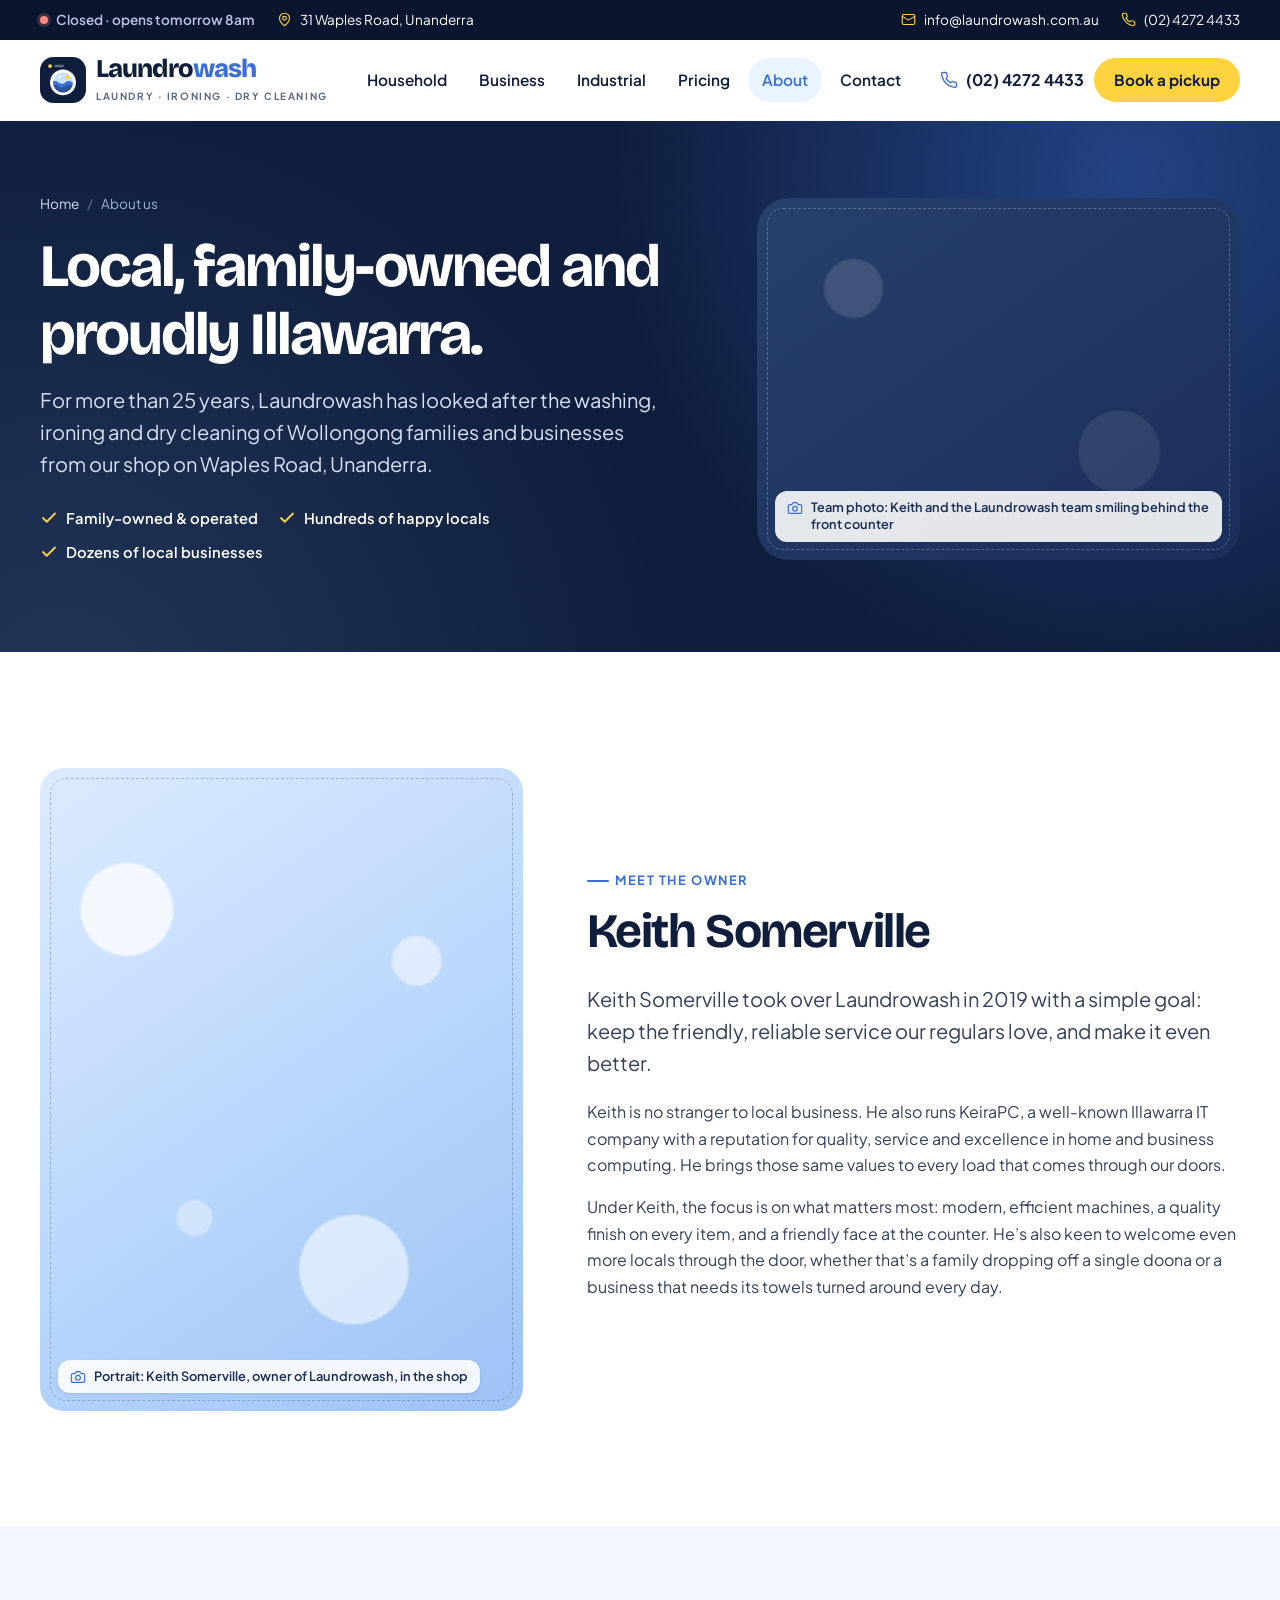
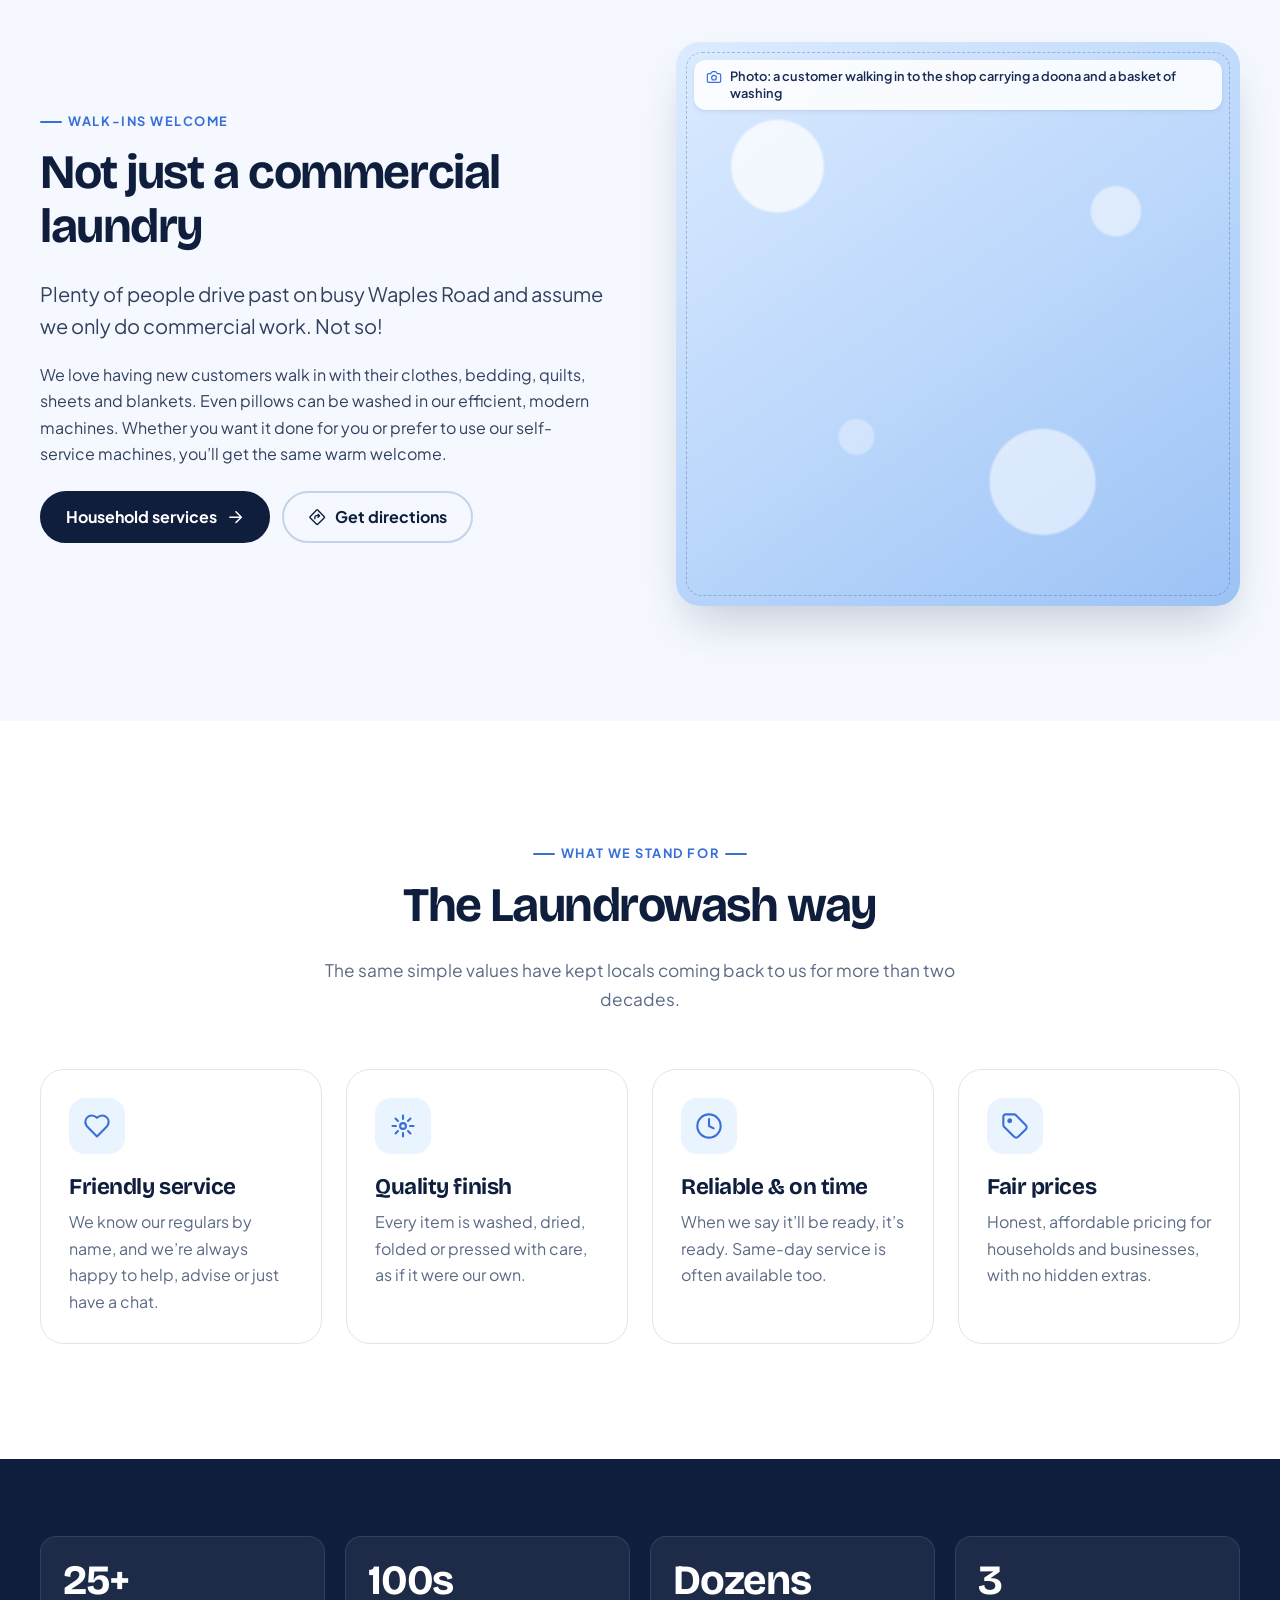
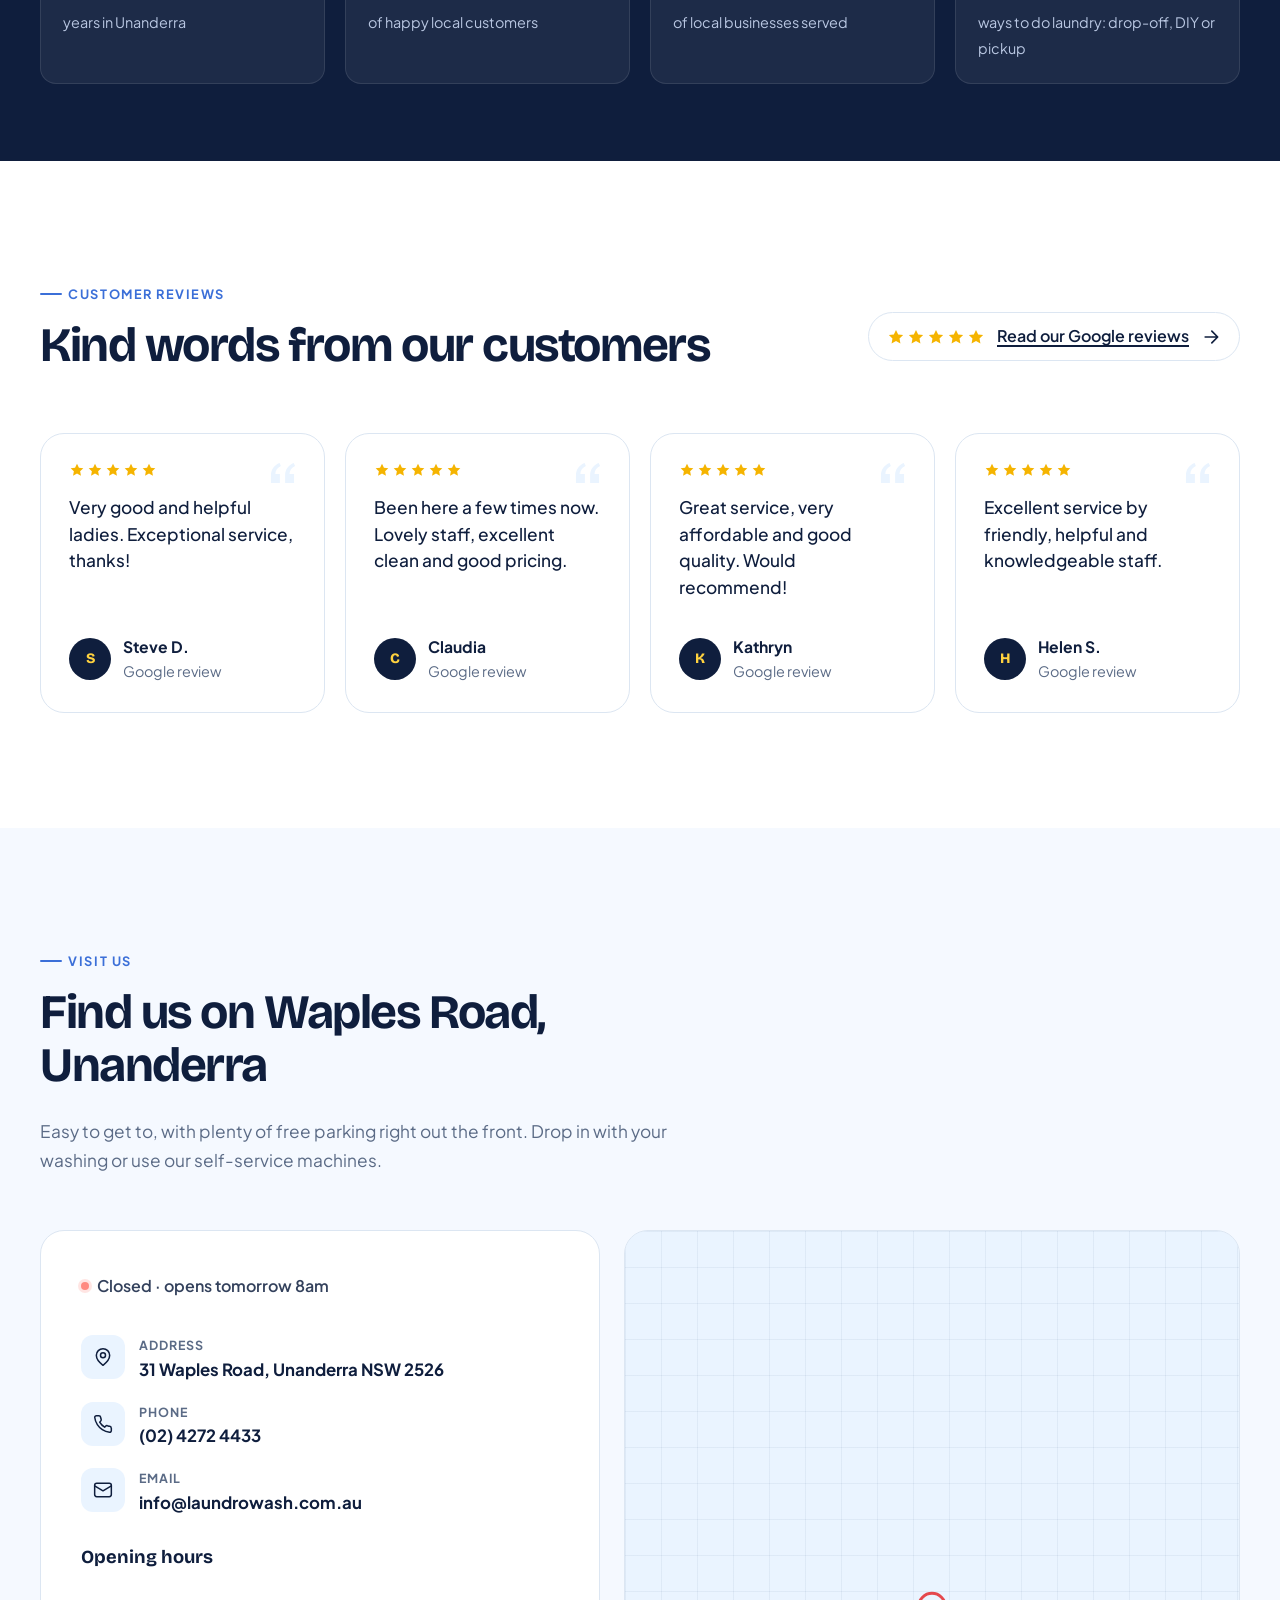
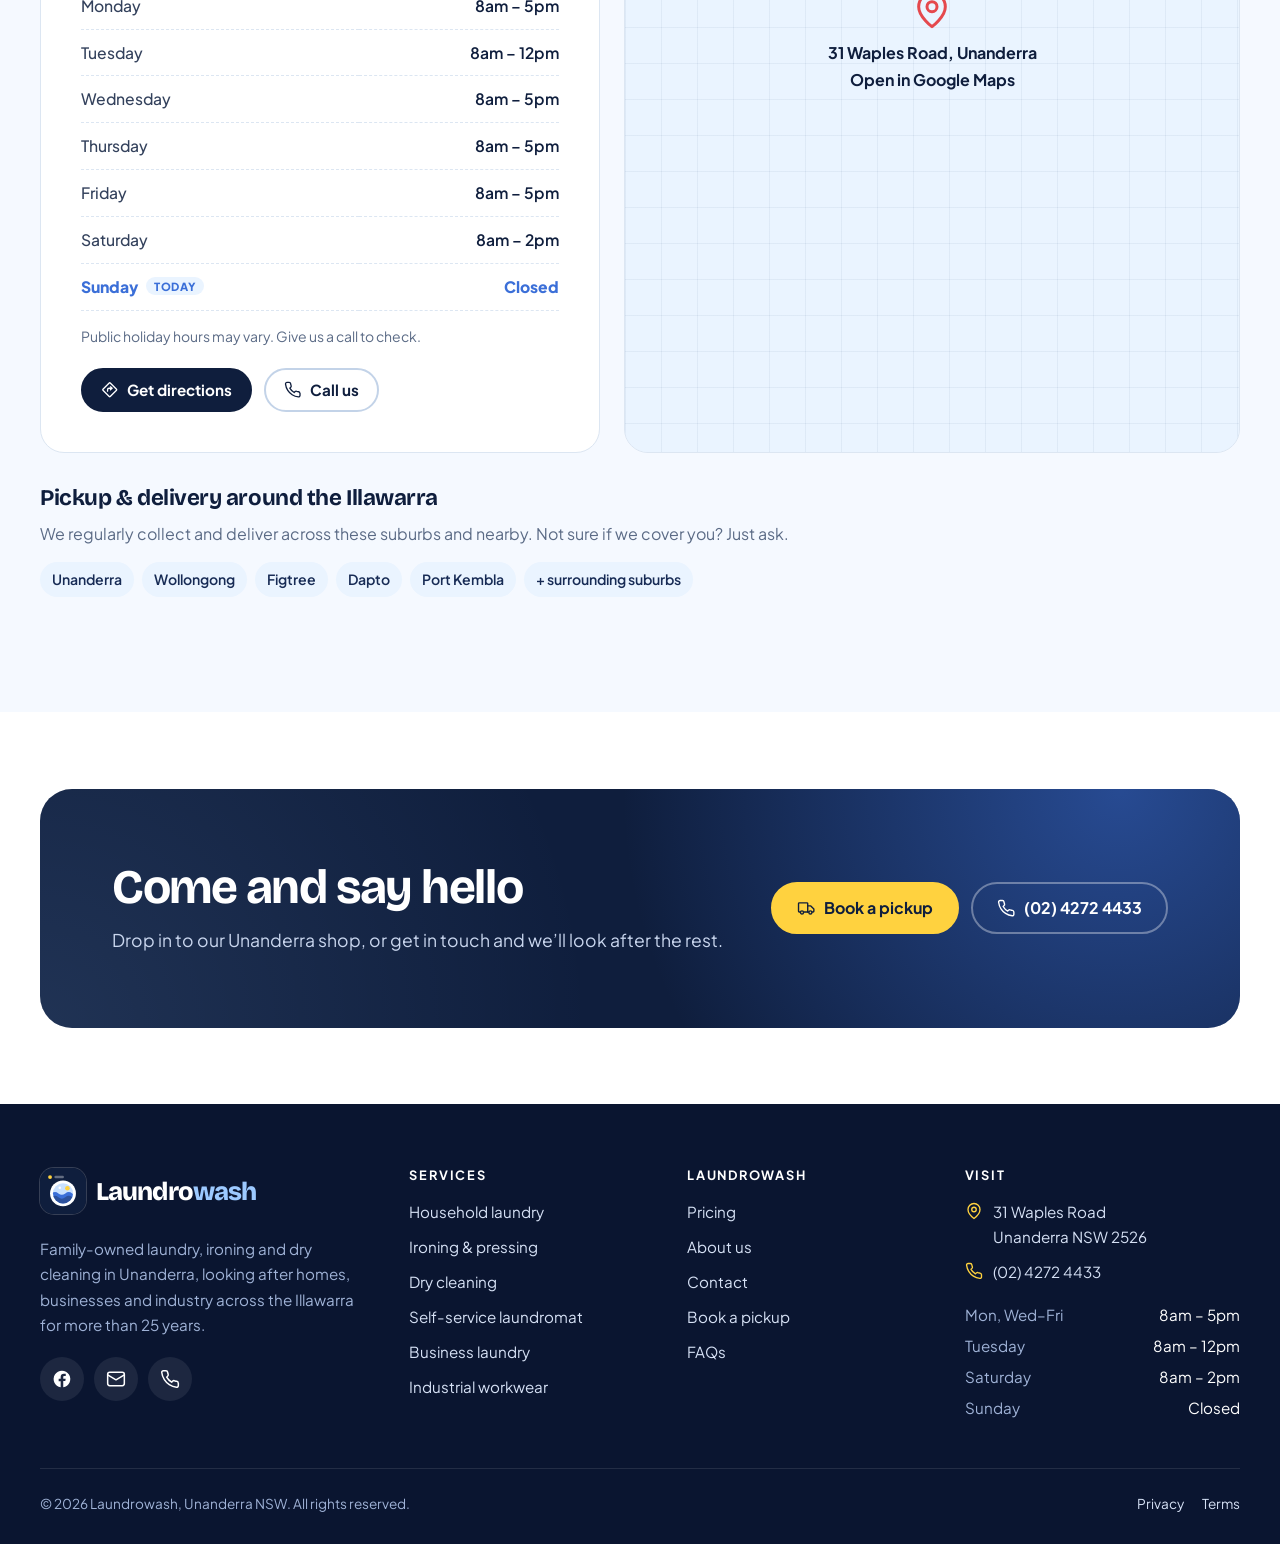
==== about-us/index.html @ 25bc3a05 "Build refreshed Laundrowash website New mobile-first static site for Laundrowash Unanderra, based on" ====
<!doctype html>
<html lang="en-AU">
<head>
  <meta charset="utf-8">
  <meta name="viewport" content="width=device-width, initial-scale=1, viewport-fit=cover">
  <title>About Laundrowash | Family-Owned Laundry in Unanderra</title>
  <meta name="description" content="Local, family-owned and proudly Illawarra. Meet owner Keith Somerville and find out why locals have trusted Laundrowash with their laundry for more than 25 years.">
  <link rel="canonical" href="https://www.laundrowash.com.au/about-us/">
  <meta name="theme-color" content="#0f1e3d">
  <meta name="format-detection" content="telephone=no">

  <meta property="og:type" content="website">
  <meta property="og:site_name" content="Laundrowash">
  <meta property="og:locale" content="en_AU">
  <meta property="og:title" content="About Laundrowash | Family-Owned Laundry in Unanderra">
  <meta property="og:description" content="Local, family-owned and proudly Illawarra. Meet owner Keith Somerville and find out why locals have trusted Laundrowash with their laundry for more than 25 years.">
  <meta property="og:url" content="https://www.laundrowash.com.au/about-us/">
  <meta property="og:image" content="https://www.laundrowash.com.au/assets/img/og-image.png">
  <meta property="og:image:width" content="1200">
  <meta property="og:image:height" content="630">
  <meta name="twitter:card" content="summary_large_image">

  <link rel="icon" href="/assets/img/favicon.svg" type="image/svg+xml">
  <link rel="icon" href="/favicon.ico" sizes="32x32">
  <link rel="apple-touch-icon" href="/assets/img/apple-touch-icon.png">
  <link rel="manifest" href="/site.webmanifest">

  <link rel="preload" href="/assets/fonts/plus-jakarta-sans-latin.woff2" as="font" type="font/woff2" crossorigin>
  <link rel="preload" href="/assets/fonts/bricolage-grotesque-latin.woff2" as="font" type="font/woff2" crossorigin>
  <link rel="stylesheet" href="/assets/css/styles.css">
  <script src="/assets/js/main.js" defer></script>

  <script type="application/ld+json">{"@context":"https://schema.org","@type":"DryCleaningOrLaundry","@id":"https://www.laundrowash.com.au/#business","name":"Laundrowash","alternateName":"Laundrowash Laundrette Unanderra","description":"Family-owned laundry in Unanderra offering washing, drying, folding, ironing, dry cleaning, self-service machines and pickup & delivery for households, businesses and industry across Wollongong and the Illawarra.","url":"https://www.laundrowash.com.au/","telephone":"+61 2 4272 4433","email":"info@laundrowash.com.au","image":"https://www.laundrowash.com.au/assets/img/og-image.png","logo":"https://www.laundrowash.com.au/assets/img/apple-touch-icon.png","priceRange":"$$","address":{"@type":"PostalAddress","streetAddress":"31 Waples Road","addressLocality":"Unanderra","addressRegion":"NSW","postalCode":"2526","addressCountry":"AU"},"areaServed":[{"@type":"Place","name":"Unanderra"},{"@type":"Place","name":"Wollongong"},{"@type":"Place","name":"Figtree"},{"@type":"Place","name":"Dapto"},{"@type":"Place","name":"Port Kembla"},{"@type":"Place","name":"Illawarra"}],"openingHoursSpecification":[{"@type":"OpeningHoursSpecification","dayOfWeek":"Monday","opens":"08:00","closes":"17:00"},{"@type":"OpeningHoursSpecification","dayOfWeek":"Tuesday","opens":"08:00","closes":"12:00"},{"@type":"OpeningHoursSpecification","dayOfWeek":"Wednesday","opens":"08:00","closes":"17:00"},{"@type":"OpeningHoursSpecification","dayOfWeek":"Thursday","opens":"08:00","closes":"17:00"},{"@type":"OpeningHoursSpecification","dayOfWeek":"Friday","opens":"08:00","closes":"17:00"},{"@type":"OpeningHoursSpecification","dayOfWeek":"Saturday","opens":"08:00","closes":"14:00"}],"sameAs":["https://www.facebook.com/laundrowashlaundrette/"]}</script>
  <script type="application/ld+json">{"@context":"https://schema.org","@type":"BreadcrumbList","itemListElement":[{"@type":"ListItem","position":1,"name":"Home","item":"https://www.laundrowash.com.au/"},{"@type":"ListItem","position":2,"name":"About us","item":"https://www.laundrowash.com.au/about-us/"}]}</script>
</head>
<body>
<a class="skip-link" href="#main">Skip to content</a>

<div class="topbar">
  <div class="container">
    <div class="topbar__group">
      <span class="topbar__item status" data-open-status><span class="status__dot"></span><span class="status__text">Mon–Fri from 8am · Sat 8am–2pm</span></span>
      <a class="topbar__item" href="https://www.google.com/maps/dir/?api=1&destination=Laundrowash%2C%2031%20Waples%20Road%2C%20Unanderra%20NSW%202526" target="_blank" rel="noopener"><svg class="icon" aria-hidden="true"><use href="/assets/img/icons.svg#i-pin"></use></svg>31 Waples Road, Unanderra</a>
    </div>
    <div class="topbar__group">
      <a class="topbar__item" href="mailto:info@laundrowash.com.au"><svg class="icon" aria-hidden="true"><use href="/assets/img/icons.svg#i-mail"></use></svg>info@laundrowash.com.au</a>
      <a class="topbar__item" href="tel:+61242724433"><svg class="icon" aria-hidden="true"><use href="/assets/img/icons.svg#i-phone"></use></svg>(02) 4272 4433</a>
    </div>
  </div>
</div>

<header class="site-header">
  <div class="container">
    <a class="brand" href="/" aria-label="Laundrowash home">
      <img class="brand__mark" src="/assets/img/logo-mark.svg" alt="" width="46" height="46">
      <span><span class="brand__name">Laundro<span>wash</span></span><span class="brand__tag">Laundry · Ironing · Dry cleaning</span></span>
    </a>
    <nav class="nav" aria-label="Main">
      <ul class="nav__list">
        <li><a class="nav__link" href="/domestic/">Household</a></li>
        <li><a class="nav__link" href="/commercial/">Business</a></li>
        <li><a class="nav__link" href="/industrial/">Industrial</a></li>
        <li><a class="nav__link" href="/pricing/">Pricing</a></li>
        <li><a class="nav__link" href="/about-us/" aria-current="page">About</a></li>
        <li><a class="nav__link" href="/contact/">Contact</a></li>
      </ul>
    </nav>
    <div class="header-actions">
      <a class="header-phone" href="tel:+61242724433"><svg class="icon" aria-hidden="true"><use href="/assets/img/icons.svg#i-phone"></use></svg>(02) 4272 4433</a>
      <a class="btn btn--sun btn--sm header-cta" href="/contact/#book">Book a pickup</a>
      <button class="menu-toggle" type="button" aria-expanded="false" aria-controls="mobile-menu">
        <svg class="icon icon-menu" aria-hidden="true"><use href="/assets/img/icons.svg#i-menu"></use></svg><svg class="icon icon-close" aria-hidden="true"><use href="/assets/img/icons.svg#i-close"></use></svg><span class="menu-toggle__label">Menu</span>
      </button>
    </div>
  </div>
</header>

<div class="mobile-menu" id="mobile-menu">
  <nav aria-label="Mobile">
    <ul class="mobile-menu__list">
      <li><a href="/">Home <svg class="icon" aria-hidden="true"><use href="/assets/img/icons.svg#i-arrow"></use></svg></a></li>
      <li><a href="/domestic/">Household laundry <svg class="icon" aria-hidden="true"><use href="/assets/img/icons.svg#i-arrow"></use></svg></a></li>
      <li><a href="/commercial/">Business laundry <svg class="icon" aria-hidden="true"><use href="/assets/img/icons.svg#i-arrow"></use></svg></a></li>
      <li><a href="/industrial/">Industrial workwear <svg class="icon" aria-hidden="true"><use href="/assets/img/icons.svg#i-arrow"></use></svg></a></li>
      <li><a href="/pricing/">Pricing <svg class="icon" aria-hidden="true"><use href="/assets/img/icons.svg#i-arrow"></use></svg></a></li>
      <li><a href="/about-us/" aria-current="page">About <svg class="icon" aria-hidden="true"><use href="/assets/img/icons.svg#i-arrow"></use></svg></a></li>
      <li><a href="/contact/">Contact <svg class="icon" aria-hidden="true"><use href="/assets/img/icons.svg#i-arrow"></use></svg></a></li>
    </ul>
  </nav>
  <div class="mobile-menu__cta">
    <a class="btn btn--sun btn--block" href="/contact/#book"><svg class="icon" aria-hidden="true"><use href="/assets/img/icons.svg#i-truck"></use></svg> Book a pickup</a>
    <a class="btn btn--ghost btn--block" href="tel:+61242724433"><svg class="icon" aria-hidden="true"><use href="/assets/img/icons.svg#i-phone"></use></svg> Call (02) 4272 4433</a>
  </div>
  <div class="mobile-menu__info">
    <p class="status" data-open-status><span class="status__dot"></span><span class="status__text">Mon–Fri from 8am · Sat 8am–2pm</span></p>
    <p><svg class="icon" aria-hidden="true"><use href="/assets/img/icons.svg#i-pin"></use></svg> 31 Waples Road, Unanderra NSW 2526</p>
    <p><svg class="icon" aria-hidden="true"><use href="/assets/img/icons.svg#i-mail"></use></svg> <a href="mailto:info@laundrowash.com.au">info@laundrowash.com.au</a></p>
  </div>
</div>

<main id="main">
<section class="page-hero">
  <div class="container page-hero__grid">
    <div>
      <ol class="breadcrumbs" aria-label="Breadcrumb"><li><a href="/">Home</a></li><li aria-current="page">About us</li></ol>
      <h1>Local, family-owned and proudly Illawarra.</h1>
      <p class="lead">For more than 25 years, Laundrowash has looked after the washing, ironing and dry cleaning of Wollongong families and businesses from our shop on Waples Road, Unanderra.</p>
      <ul class="page-hero__points">
        <li><svg class="icon" aria-hidden="true"><use href="/assets/img/icons.svg#i-check"></use></svg> Family-owned &amp; operated</li>
        <li><svg class="icon" aria-hidden="true"><use href="/assets/img/icons.svg#i-check"></use></svg> Hundreds of happy locals</li>
        <li><svg class="icon" aria-hidden="true"><use href="/assets/img/icons.svg#i-check"></use></svg> Dozens of local businesses</li>
      </ul>
    </div>
    <div class="ph ph--navy" role="img" aria-label="Photo placeholder: Team photo: Keith and the Laundrowash team smiling behind the front counter"><span class="ph__label"><svg class="icon" aria-hidden="true"><use href="/assets/img/icons.svg#i-camera"></use></svg><span>Team photo: Keith and the Laundrowash team smiling behind the front counter</span></span></div>
  </div>
</section>

<section class="section" aria-labelledby="keith-title">
  <div class="container owner">
    <div class="reveal">
      <div class="ph ph--portrait" role="img" aria-label="Photo placeholder: Portrait: Keith Somerville, owner of Laundrowash, in the shop"><span class="ph__label"><svg class="icon" aria-hidden="true"><use href="/assets/img/icons.svg#i-camera"></use></svg><span>Portrait: Keith Somerville, owner of Laundrowash, in the shop</span></span></div>
    </div>
    <div class="reveal reveal-d1">
      <p class="eyebrow">Meet the owner</p>
      <h2 id="keith-title">Keith Somerville</h2>
      <p class="lead">Keith Somerville took over Laundrowash in 2019 with a simple goal: keep the friendly, reliable service our regulars love, and make it even better.</p>
      <p>Keith is no stranger to local business. He also runs KeiraPC, a well-known Illawarra IT company with a reputation for quality, service and excellence in home and business computing. He brings those same values to every load that comes through our doors.</p>
      <p>Under Keith, the focus is on what matters most: modern, efficient machines, a quality finish on every item, and a friendly face at the counter. He&rsquo;s also keen to welcome even more locals through the door, whether that&rsquo;s a family dropping off a single doona or a business that needs its towels turned around every day.</p>
    </div>
  </div>
</section>

<section class="section section--soft" aria-labelledby="secret-title">
  <div class="container split split--reverse">
    <div class="split__media reveal">
      <div class="ph ph--square" role="img" aria-label="Photo placeholder: Photo: a customer walking in to the shop carrying a doona and a basket of washing"><span class="ph__label"><svg class="icon" aria-hidden="true"><use href="/assets/img/icons.svg#i-camera"></use></svg><span>Photo: a customer walking in to the shop carrying a doona and a basket of washing</span></span></div>
    </div>
    <div class="reveal reveal-d1">
      <p class="eyebrow">Walk-ins welcome</p>
      <h2 id="secret-title">Not just a commercial laundry</h2>
      <p class="lead">Plenty of people drive past on busy Waples Road and assume we only do commercial work. Not so!</p>
      <p>We love having new customers walk in with their clothes, bedding, quilts, sheets and blankets. Even pillows can be washed in our efficient, modern machines. Whether you want it done for you or prefer to use our self-service machines, you&rsquo;ll get the same warm welcome.</p>
      <div class="btn-row" style="margin-top:24px">
        <a class="btn" href="/domestic/">Household services <svg class="icon" aria-hidden="true"><use href="/assets/img/icons.svg#i-arrow"></use></svg></a>
        <a class="btn btn--ghost" href="https://www.google.com/maps/dir/?api=1&destination=Laundrowash%2C%2031%20Waples%20Road%2C%20Unanderra%20NSW%202526" target="_blank" rel="noopener"><svg class="icon" aria-hidden="true"><use href="/assets/img/icons.svg#i-directions"></use></svg> Get directions</a>
      </div>
    </div>
  </div>
</section>

<section class="section" aria-labelledby="values-title">
  <div class="container">
    <div class="section-head text-center">
      <p class="eyebrow">What we stand for</p>
      <h2 id="values-title">The Laundrowash way</h2>
      <p>The same simple values have kept locals coming back to us for more than two decades.</p>
    </div>
    <div class="grid grid--4">
      <article class="card reveal"><span class="card__icon"><svg class="icon" aria-hidden="true"><use href="/assets/img/icons.svg#i-heart"></use></svg></span><h3>Friendly service</h3><p>We know our regulars by name, and we&rsquo;re always happy to help, advise or just have a chat.</p></article>
      <article class="card reveal reveal-d1"><span class="card__icon"><svg class="icon" aria-hidden="true"><use href="/assets/img/icons.svg#i-sparkle"></use></svg></span><h3>Quality finish</h3><p>Every item is washed, dried, folded or pressed with care, as if it were our own.</p></article>
      <article class="card reveal reveal-d2"><span class="card__icon"><svg class="icon" aria-hidden="true"><use href="/assets/img/icons.svg#i-clock"></use></svg></span><h3>Reliable &amp; on time</h3><p>When we say it&rsquo;ll be ready, it&rsquo;s ready. Same-day service is often available too.</p></article>
      <article class="card reveal reveal-d3"><span class="card__icon"><svg class="icon" aria-hidden="true"><use href="/assets/img/icons.svg#i-tag"></use></svg></span><h3>Fair prices</h3><p>Honest, affordable pricing for households and businesses, with no hidden extras.</p></article>
    </div>
  </div>
</section>

<section class="section section--navy section--tight">
  <div class="container">
    <ul class="stats">
      <li class="stat reveal"><strong>25+</strong><span>years in Unanderra</span></li>
      <li class="stat reveal reveal-d1"><strong>100s</strong><span>of happy local customers</span></li>
      <li class="stat reveal reveal-d2"><strong>Dozens</strong><span>of local businesses served</span></li>
      <li class="stat reveal reveal-d3"><strong>3</strong><span>ways to do laundry: drop-off, DIY or pickup</span></li>
    </ul>
  </div>
</section>

<section class="section" aria-labelledby="reviews-title">
  <div class="container">
    <div class="reviews__summary">
      <div>
        <p class="eyebrow">Customer reviews</p>
        <h2 id="reviews-title" class="mt-0">Kind words from our customers</h2>
      </div>
      <a class="rating-pill" href="https://www.google.com/search?q=Laundrowash+Unanderra+reviews" target="_blank" rel="noopener"><span class="stars" role="img" aria-label="5 out of 5 stars"><svg class="icon" aria-hidden="true"><use href="/assets/img/icons.svg#i-star"></use></svg><svg class="icon" aria-hidden="true"><use href="/assets/img/icons.svg#i-star"></use></svg><svg class="icon" aria-hidden="true"><use href="/assets/img/icons.svg#i-star"></use></svg><svg class="icon" aria-hidden="true"><use href="/assets/img/icons.svg#i-star"></use></svg><svg class="icon" aria-hidden="true"><use href="/assets/img/icons.svg#i-star"></use></svg></span> Read our Google reviews <svg class="icon" aria-hidden="true"><use href="/assets/img/icons.svg#i-arrow"></use></svg></a>
    </div>
    <div class="reviews">
  <figure class="review reveal reveal-d0">
    <svg class="review__quote-icon" aria-hidden="true"><use href="/assets/img/icons.svg#i-quote"></use></svg>
    <span class="stars" role="img" aria-label="5 out of 5 stars"><svg class="icon" aria-hidden="true"><use href="/assets/img/icons.svg#i-star"></use></svg><svg class="icon" aria-hidden="true"><use href="/assets/img/icons.svg#i-star"></use></svg><svg class="icon" aria-hidden="true"><use href="/assets/img/icons.svg#i-star"></use></svg><svg class="icon" aria-hidden="true"><use href="/assets/img/icons.svg#i-star"></use></svg><svg class="icon" aria-hidden="true"><use href="/assets/img/icons.svg#i-star"></use></svg></span>
    <blockquote><p>Very good and helpful ladies. Exceptional service, thanks!</p></blockquote>
    <figcaption><span class="review__avatar" aria-hidden="true">S</span><span><strong>Steve D.</strong>Google review</span></figcaption>
  </figure>
  <figure class="review reveal reveal-d1">
    <svg class="review__quote-icon" aria-hidden="true"><use href="/assets/img/icons.svg#i-quote"></use></svg>
    <span class="stars" role="img" aria-label="5 out of 5 stars"><svg class="icon" aria-hidden="true"><use href="/assets/img/icons.svg#i-star"></use></svg><svg class="icon" aria-hidden="true"><use href="/assets/img/icons.svg#i-star"></use></svg><svg class="icon" aria-hidden="true"><use href="/assets/img/icons.svg#i-star"></use></svg><svg class="icon" aria-hidden="true"><use href="/assets/img/icons.svg#i-star"></use></svg><svg class="icon" aria-hidden="true"><use href="/assets/img/icons.svg#i-star"></use></svg></span>
    <blockquote><p>Been here a few times now. Lovely staff, excellent clean and good pricing.</p></blockquote>
    <figcaption><span class="review__avatar" aria-hidden="true">C</span><span><strong>Claudia</strong>Google review</span></figcaption>
  </figure>
  <figure class="review reveal reveal-d2">
    <svg class="review__quote-icon" aria-hidden="true"><use href="/assets/img/icons.svg#i-quote"></use></svg>
    <span class="stars" role="img" aria-label="5 out of 5 stars"><svg class="icon" aria-hidden="true"><use href="/assets/img/icons.svg#i-star"></use></svg><svg class="icon" aria-hidden="true"><use href="/assets/img/icons.svg#i-star"></use></svg><svg class="icon" aria-hidden="true"><use href="/assets/img/icons.svg#i-star"></use></svg><svg class="icon" aria-hidden="true"><use href="/assets/img/icons.svg#i-star"></use></svg><svg class="icon" aria-hidden="true"><use href="/assets/img/icons.svg#i-star"></use></svg></span>
    <blockquote><p>Great service, very affordable and good quality. Would recommend!</p></blockquote>
    <figcaption><span class="review__avatar" aria-hidden="true">K</span><span><strong>Kathryn</strong>Google review</span></figcaption>
  </figure>
  <figure class="review reveal reveal-d3">
    <svg class="review__quote-icon" aria-hidden="true"><use href="/assets/img/icons.svg#i-quote"></use></svg>
    <span class="stars" role="img" aria-label="5 out of 5 stars"><svg class="icon" aria-hidden="true"><use href="/assets/img/icons.svg#i-star"></use></svg><svg class="icon" aria-hidden="true"><use href="/assets/img/icons.svg#i-star"></use></svg><svg class="icon" aria-hidden="true"><use href="/assets/img/icons.svg#i-star"></use></svg><svg class="icon" aria-hidden="true"><use href="/assets/img/icons.svg#i-star"></use></svg><svg class="icon" aria-hidden="true"><use href="/assets/img/icons.svg#i-star"></use></svg></span>
    <blockquote><p>Excellent service by friendly, helpful and knowledgeable staff.</p></blockquote>
    <figcaption><span class="review__avatar" aria-hidden="true">H</span><span><strong>Helen S.</strong>Google review</span></figcaption>
  </figure>
</div>
  </div>
</section>

<section class="section section--soft" id="visit" aria-labelledby="visit-title">
  <div class="container">
    <div class="section-head">
      <p class="eyebrow">Visit us</p>
      <h2 id="visit-title">Find us on Waples Road, Unanderra</h2>
      <p>Easy to get to, with plenty of free parking right out the front. Drop in with your washing or use our self-service machines.</p>
    </div>
    <div class="visit">
      <div class="visit__card reveal">
        <p class="status" data-open-status><span class="status__dot"></span><span class="status__text">See opening hours below</span></p>
        <ul class="contact-list">
          <li><span class="tile__icon"><svg class="icon" aria-hidden="true"><use href="/assets/img/icons.svg#i-pin"></use></svg></span><div><small>Address</small><a href="https://www.google.com/maps/dir/?api=1&destination=Laundrowash%2C%2031%20Waples%20Road%2C%20Unanderra%20NSW%202526" target="_blank" rel="noopener">31 Waples Road, Unanderra NSW 2526</a></div></li>
          <li><span class="tile__icon"><svg class="icon" aria-hidden="true"><use href="/assets/img/icons.svg#i-phone"></use></svg></span><div><small>Phone</small><a href="tel:+61242724433">(02) 4272 4433</a></div></li>
          <li><span class="tile__icon"><svg class="icon" aria-hidden="true"><use href="/assets/img/icons.svg#i-mail"></use></svg></span><div><small>Email</small><a href="mailto:info@laundrowash.com.au">info@laundrowash.com.au</a></div></li>
        </ul>
        <table class="hours">
  <caption>Opening hours</caption>
  <tbody>
    <tr data-day="1"><th scope="row">Monday</th><td>8am – 5pm</td></tr>
    <tr data-day="2"><th scope="row">Tuesday</th><td>8am – 12pm</td></tr>
    <tr data-day="3"><th scope="row">Wednesday</th><td>8am – 5pm</td></tr>
    <tr data-day="4"><th scope="row">Thursday</th><td>8am – 5pm</td></tr>
    <tr data-day="5"><th scope="row">Friday</th><td>8am – 5pm</td></tr>
    <tr data-day="6"><th scope="row">Saturday</th><td>8am – 2pm</td></tr>
    <tr data-day="0"><th scope="row">Sunday</th><td class="closed">Closed</td></tr>
  </tbody>
</table>
        <p class="small muted" style="margin-top:14px">Public holiday hours may vary. Give us a call to check.</p>
        <div class="btn-row" style="margin-top:20px">
          <a class="btn btn--sm" href="https://www.google.com/maps/dir/?api=1&destination=Laundrowash%2C%2031%20Waples%20Road%2C%20Unanderra%20NSW%202526" target="_blank" rel="noopener"><svg class="icon" aria-hidden="true"><use href="/assets/img/icons.svg#i-directions"></use></svg> Get directions</a>
          <a class="btn btn--ghost btn--sm" href="tel:+61242724433"><svg class="icon" aria-hidden="true"><use href="/assets/img/icons.svg#i-phone"></use></svg> Call us</a>
        </div>
      </div>
      <div class="visit__map reveal reveal-d1">
        <a class="visit__map-fallback" href="https://www.google.com/maps/dir/?api=1&destination=Laundrowash%2C%2031%20Waples%20Road%2C%20Unanderra%20NSW%202526" target="_blank" rel="noopener"><svg class="icon" aria-hidden="true"><use href="/assets/img/icons.svg#i-pin"></use></svg><span>31 Waples Road, Unanderra<br>Open in Google Maps</span></a>
        <iframe src="https://www.google.com/maps?q=Laundrowash,+31+Waples+Road,+Unanderra+NSW+2526&output=embed" title="Map showing Laundrowash at 31 Waples Road, Unanderra" loading="lazy" referrerpolicy="no-referrer-when-downgrade" allowfullscreen></iframe>
      </div>
    </div>
    <div style="margin-top:32px">
      <h3>Pickup &amp; delivery around the Illawarra</h3>
      <p class="muted" style="margin:0">We regularly collect and deliver across these suburbs and nearby. Not sure if we cover you? Just ask.</p>
      <ul class="suburbs"><li>Unanderra</li><li>Wollongong</li><li>Figtree</li><li>Dapto</li><li>Port Kembla</li><li>+ surrounding suburbs</li></ul>
    </div>
  </div>
</section>

<section class="section section--tight">
  <div class="container">
    <div class="cta-panel reveal">
      <div>
        <h2>Come and say hello</h2>
        <p>Drop in to our Unanderra shop, or get in touch and we&rsquo;ll look after the rest.</p>
      </div>
      <div class="btn-row">
        <a class="btn btn--sun" href="/contact/#book"><svg class="icon" aria-hidden="true"><use href="/assets/img/icons.svg#i-truck"></use></svg> Book a pickup</a>
        <a class="btn btn--outline-light" href="tel:+61242724433"><svg class="icon" aria-hidden="true"><use href="/assets/img/icons.svg#i-phone"></use></svg> (02) 4272 4433</a>
      </div>
    </div>
  </div>
</section>
</main>

<footer class="site-footer">
  <div class="container">
    <div class="footer-grid">
      <div class="footer-brand">
        <a class="brand" href="/" aria-label="Laundrowash home">
          <img class="brand__mark" src="/assets/img/logo-mark.svg" alt="" width="46" height="46" loading="lazy">
          <span class="brand__name">Laundro<span>wash</span></span>
        </a>
        <p>Family-owned laundry, ironing and dry cleaning in Unanderra, looking after homes, businesses and industry across the Illawarra for more than 25 years.</p>
        <div class="social">
          <a href="https://www.facebook.com/laundrowashlaundrette/" target="_blank" rel="noopener" aria-label="Laundrowash on Facebook"><svg class="icon" aria-hidden="true"><use href="/assets/img/icons.svg#i-facebook"></use></svg></a>
          <a href="mailto:info@laundrowash.com.au" aria-label="Email Laundrowash"><svg class="icon" aria-hidden="true"><use href="/assets/img/icons.svg#i-mail"></use></svg></a>
          <a href="tel:+61242724433" aria-label="Call Laundrowash"><svg class="icon" aria-hidden="true"><use href="/assets/img/icons.svg#i-phone"></use></svg></a>
        </div>
      </div>
      <div class="footer-col">
        <h2>Services</h2>
        <ul>
          <li><a href="/domestic/">Household laundry</a></li>
          <li><a href="/domestic/#ironing">Ironing &amp; pressing</a></li>
          <li><a href="/domestic/#dry-cleaning">Dry cleaning</a></li>
          <li><a href="/domestic/#self-service">Self-service laundromat</a></li>
          <li><a href="/commercial/">Business laundry</a></li>
          <li><a href="/industrial/">Industrial workwear</a></li>
        </ul>
      </div>
      <div class="footer-col">
        <h2>Laundrowash</h2>
        <ul>
          <li><a href="/pricing/">Pricing</a></li>
          <li><a href="/about-us/">About us</a></li>
          <li><a href="/contact/">Contact</a></li>
          <li><a href="/contact/#book">Book a pickup</a></li>
          <li><a href="/#faq">FAQs</a></li>
        </ul>
      </div>
      <div class="footer-col">
        <h2>Visit</h2>
        <ul>
          <li><svg class="icon" aria-hidden="true"><use href="/assets/img/icons.svg#i-pin"></use></svg><a href="https://www.google.com/maps/dir/?api=1&destination=Laundrowash%2C%2031%20Waples%20Road%2C%20Unanderra%20NSW%202526" target="_blank" rel="noopener">31 Waples Road<br>Unanderra NSW 2526</a></li>
          <li><svg class="icon" aria-hidden="true"><use href="/assets/img/icons.svg#i-phone"></use></svg><a href="tel:+61242724433">(02) 4272 4433</a></li>
        </ul>
        <dl class="footer-hours" style="margin-top:18px">
          <dt>Mon, Wed–Fri</dt><dd>8am – 5pm</dd>
          <dt>Tuesday</dt><dd>8am – 12pm</dd>
          <dt>Saturday</dt><dd>8am – 2pm</dd>
          <dt>Sunday</dt><dd>Closed</dd>
        </dl>
      </div>
    </div>
    <div class="footer-bottom">
      <p style="margin:0">&copy; <span data-year>2026</span> Laundrowash, Unanderra NSW. All rights reserved.</p>
      <ul>
        <li><a href="/privacy-policy/">Privacy</a></li>
        <li><a href="/terms-conditions/">Terms</a></li>
      </ul>
    </div>
  </div>
</footer>

<nav class="action-bar" aria-label="Quick actions">
  <a href="tel:+61242724433"><svg class="icon" aria-hidden="true"><use href="/assets/img/icons.svg#i-phone"></use></svg>Call</a>
  <a href="https://www.google.com/maps/dir/?api=1&destination=Laundrowash%2C%2031%20Waples%20Road%2C%20Unanderra%20NSW%202526" target="_blank" rel="noopener"><svg class="icon" aria-hidden="true"><use href="/assets/img/icons.svg#i-directions"></use></svg>Directions</a>
  <a class="action-bar__primary" href="/contact/#book"><svg class="icon" aria-hidden="true"><use href="/assets/img/icons.svg#i-truck"></use></svg>Book a pickup</a>
</nav>
</body>
</html>
---- assets/css/styles.css ----
/* ==========================================================================
   Laundrowash — site styles
   Mobile-first. Brand colours refreshed from the original navy (#28406d)
   and yellow (#e2c606).
   ========================================================================== */

/* ---------- Fonts (self-hosted, SIL Open Font Licence) ---------- */
@font-face {
  font-family: "Bricolage Grotesque";
  font-style: normal;
  font-weight: 600 800;
  font-stretch: 100%;
  font-display: swap;
  src: url("../fonts/bricolage-grotesque-latin.woff2") format("woff2");
  unicode-range: U+0000-00FF, U+0131, U+0152-0153, U+02BB-02BC, U+02C6, U+02DA, U+02DC, U+0304, U+0308, U+0329, U+2000-206F, U+20AC, U+2122, U+2191, U+2193, U+2212, U+2215, U+FEFF, U+FFFD;
}
@font-face {
  font-family: "Plus Jakarta Sans";
  font-style: normal;
  font-weight: 400 800;
  font-display: swap;
  src: url("../fonts/plus-jakarta-sans-latin.woff2") format("woff2");
  unicode-range: U+0000-00FF, U+0131, U+0152-0153, U+02BB-02BC, U+02C6, U+02DA, U+02DC, U+0304, U+0308, U+0329, U+2000-206F, U+20AC, U+2122, U+2191, U+2193, U+2212, U+2215, U+FEFF, U+FFFD;
}

/* ---------- Tokens ---------- */
:root {
  --navy-950: #0a1530;
  --navy-900: #0f1e3d;
  --navy-800: #172b55;
  --navy-700: #1f3a6e;
  --navy-600: #28406d;
  --blue-500: #3b6fd8;
  --sky-300: #9cc9ff;
  --sky-200: #c9e1ff;
  --foam-100: #eaf4ff;
  --foam-50: #f5f9ff;
  --sun-500: #f5c400;
  --sun-400: #ffd23f;
  --sun-100: #fff5cc;
  --mint-500: #12a37a;
  --coral-500: #e5484d;

  --ink: var(--navy-900);
  --text: #33415c;
  --muted: #5b6b86;
  --line: #dce6f2;
  --line-strong: #c3d3e8;
  --bg: #ffffff;
  --bg-soft: var(--foam-50);

  --font-display: "Bricolage Grotesque", "Plus Jakarta Sans", system-ui, sans-serif;
  --font-body: "Plus Jakarta Sans", system-ui, -apple-system, "Segoe UI", Roboto, sans-serif;

  --radius-sm: 10px;
  --radius: 16px;
  --radius-lg: 24px;
  --radius-xl: 32px;

  --shadow-sm: 0 1px 2px rgba(15, 30, 61, .06), 0 2px 6px rgba(15, 30, 61, .05);
  --shadow: 0 6px 18px rgba(15, 30, 61, .08), 0 2px 6px rgba(15, 30, 61, .05);
  --shadow-lg: 0 24px 48px -12px rgba(15, 30, 61, .22);

  --container: 1200px;
  --gutter: 20px;
  --header-h: 68px;
  --section-y: clamp(64px, 9vw, 120px);

  --ease: cubic-bezier(.2, .7, .2, 1);
}

@media (min-width: 768px) {
  :root { --gutter: 32px; --header-h: 80px; }
}

/* ---------- Reset ---------- */
*, *::before, *::after { box-sizing: border-box; }
html { -webkit-text-size-adjust: 100%; scroll-behavior: smooth; scroll-padding-top: calc(var(--header-h) + 16px); overflow-x: hidden; }
@supports (overflow: clip) { html, body { overflow-x: clip; } }
body {
  margin: 0;
  font-family: var(--font-body);
  font-size: 1rem;
  line-height: 1.65;
  color: var(--text);
  background: var(--bg);
  -webkit-font-smoothing: antialiased;
  text-rendering: optimizeLegibility;
  overflow-x: hidden;
}
img, svg, video, iframe { display: block; max-width: 100%; }
img { height: auto; }
a { color: var(--navy-700); text-decoration-thickness: 1.5px; text-underline-offset: 3px; }
a:hover { color: var(--blue-500); }
button, input, select, textarea { font: inherit; color: inherit; }
h1, h2, h3, h4 { font-family: var(--font-display); color: var(--ink); line-height: 1.12; margin: 0 0 .5em; letter-spacing: -.02em; font-weight: 700; }
h1 { font-size: clamp(2.35rem, 6.4vw, 4.25rem); letter-spacing: -.035em; }
h2 { font-size: clamp(1.9rem, 4.2vw, 3rem); letter-spacing: -.03em; }
h3 { font-size: clamp(1.2rem, 2vw, 1.4rem); }
h4 { font-size: 1.05rem; }
p { margin: 0 0 1em; }
ul, ol { margin: 0; padding: 0; }
:focus-visible { outline: 3px solid var(--blue-500); outline-offset: 3px; border-radius: 6px; }
::selection { background: var(--sun-400); color: var(--navy-900); }

.icon { width: 1.25em; height: 1.25em; flex: none; }

/* ---------- Utilities ---------- */
.container { width: 100%; max-width: calc(var(--container) + var(--gutter) * 2); margin-inline: auto; padding-inline: var(--gutter); }
.container--narrow { max-width: calc(820px + var(--gutter) * 2); }
.section { padding-block: var(--section-y); position: relative; }
.section--soft { background: var(--bg-soft); }
.section--navy { background: var(--navy-900); color: #c9d6ee; }
.section--navy h2, .section--navy h3 { color: #fff; }
.section--tight { padding-block: clamp(48px, 6vw, 80px); }
.visually-hidden { position: absolute !important; width: 1px; height: 1px; padding: 0; margin: -1px; overflow: hidden; clip: rect(0 0 0 0); white-space: nowrap; border: 0; }
.skip-link { position: absolute; left: 12px; top: -60px; z-index: 200; background: var(--navy-900); color: #fff; padding: 10px 16px; border-radius: 10px; font-weight: 700; transition: top .2s; }
.skip-link:focus { top: 12px; color: #fff; }
.text-center { text-align: center; }
.mt-0 { margin-top: 0; }
.nowrap { white-space: nowrap; }

.eyebrow {
  display: inline-flex; align-items: center; gap: .5em;
  font-size: .8rem; font-weight: 700; letter-spacing: .12em; text-transform: uppercase;
  color: var(--blue-500); margin-bottom: 14px;
}
.eyebrow::before { content: ""; width: 22px; height: 2px; background: currentColor; border-radius: 2px; }
.section--navy .eyebrow { color: var(--sun-400); }
.text-center .eyebrow::after { content: ""; width: 22px; height: 2px; background: currentColor; border-radius: 2px; }

.lead { font-size: clamp(1.075rem, 1.6vw, 1.25rem); line-height: 1.6; color: var(--text); }
.muted { color: var(--muted); }
.small { font-size: .875rem; }

.section-head { max-width: 680px; margin-bottom: clamp(36px, 5vw, 56px); }
.section-head.text-center { margin-inline: auto; }
.section-head p:not(.eyebrow) { font-size: 1.08rem; color: var(--muted); }

.hl { position: relative; white-space: nowrap; z-index: 0; }
.hl::after {
  content: ""; position: absolute; left: -.08em; right: -.08em; bottom: .06em; height: .34em;
  background: var(--sun-400); border-radius: 6px; z-index: -1; transform: skew(-8deg);
}

/* ---------- Buttons ---------- */
.btn {
  --btn-bg: var(--navy-900); --btn-fg: #fff; --btn-bd: var(--btn-bg);
  display: inline-flex; align-items: center; justify-content: center; gap: .55em;
  min-height: 52px; padding: 0 24px; border-radius: 999px;
  background: var(--btn-bg); color: var(--btn-fg); border: 2px solid var(--btn-bd);
  font-weight: 700; font-size: 1rem; line-height: 1; text-decoration: none; cursor: pointer;
  transition: transform .2s var(--ease), box-shadow .2s var(--ease), background .2s, color .2s, border-color .2s;
  white-space: nowrap;
}
.btn:hover { color: var(--btn-fg); transform: translateY(-2px); box-shadow: var(--shadow); }
.btn:active { transform: translateY(0); }
.btn .icon { width: 1.15em; height: 1.15em; }
.btn--sun { --btn-bg: var(--sun-400); --btn-fg: var(--navy-900); }
.btn--sun:hover { --btn-bg: #ffdc66; }
.btn--ghost { --btn-bg: transparent; --btn-fg: var(--navy-900); --btn-bd: var(--line-strong); }
.btn--ghost:hover { --btn-bd: var(--navy-900); }
.btn--white { --btn-bg: #fff; --btn-fg: var(--navy-900); }
.btn--outline-light { --btn-bg: transparent; --btn-fg: #fff; --btn-bd: rgba(255,255,255,.35); }
.btn--outline-light:hover { --btn-bd: #fff; }
.btn--sm { min-height: 44px; padding: 0 18px; font-size: .95rem; }
.btn--block { width: 100%; }
.btn-row { display: flex; flex-wrap: wrap; gap: 12px; }

.link-arrow { display: inline-flex; align-items: center; gap: .4em; font-weight: 700; text-decoration: none; color: var(--navy-800); }
.link-arrow .icon { transition: transform .2s var(--ease); width: 1.1em; height: 1.1em; }
.link-arrow:hover .icon { transform: translateX(4px); }

/* ---------- Top bar ---------- */
.topbar { background: var(--navy-950); color: #b9c7e2; font-size: .85rem; display: none; }
.topbar .container { display: flex; align-items: center; justify-content: space-between; gap: 24px; min-height: 40px; }
.topbar a { color: #fff; text-decoration: none; }
.topbar a:hover { color: var(--sun-400); }
.topbar__group { display: flex; align-items: center; gap: 22px; }
.topbar__item { display: inline-flex; align-items: center; gap: 8px; }
.topbar__item .icon { width: 15px; height: 15px; color: var(--sun-400); }
@media (min-width: 960px) { .topbar { display: block; } }

/* ---------- Open-now badge ---------- */
.status { display: inline-flex; align-items: center; gap: 8px; font-weight: 600; }
.status__dot { width: 8px; height: 8px; border-radius: 50%; background: #9aa6bb; box-shadow: 0 0 0 3px rgba(154,166,187,.25); flex: none; }
.status[data-state="open"] .status__dot { background: #2fd39c; box-shadow: 0 0 0 3px rgba(47,211,156,.25); animation: pulse 2s infinite; }
.status[data-state="closed"] .status__dot { background: #ff8a80; box-shadow: 0 0 0 3px rgba(255,138,128,.22); }
@keyframes pulse { 50% { box-shadow: 0 0 0 6px rgba(47,211,156,.08); } }

/* ---------- Header ---------- */
.site-header {
  position: sticky; top: 0; z-index: 100;
  background: rgba(255,255,255,.92);
  -webkit-backdrop-filter: saturate(180%) blur(14px); backdrop-filter: saturate(180%) blur(14px);
  border-bottom: 1px solid transparent;
  transition: border-color .25s, box-shadow .25s;
}
.site-header.is-scrolled { border-bottom-color: var(--line); box-shadow: 0 6px 24px -12px rgba(15,30,61,.18); }
.site-header .container { display: flex; align-items: center; justify-content: space-between; gap: 16px; height: var(--header-h); }

.brand { display: inline-flex; align-items: center; gap: 10px; text-decoration: none; color: var(--navy-900); flex: none; }
.brand:hover { color: var(--navy-900); }
.brand__mark { width: 40px; height: 40px; }
.brand__name { font-family: var(--font-display); font-weight: 800; font-size: 1.45rem; letter-spacing: -.035em; line-height: 1; }
.brand__name span { color: var(--blue-500); }
.brand__tag { display: none; font-family: var(--font-body); font-size: .6rem; font-weight: 700; letter-spacing: .12em; text-transform: uppercase; color: var(--muted); margin-top: 4px; white-space: nowrap; }
@media (min-width: 440px) { .brand__tag { display: block; } }
@media (min-width: 768px) { .brand__mark { width: 46px; height: 46px; } .brand__name { font-size: 1.6rem; } .brand__tag { font-size: .62rem; letter-spacing: .16em; } }
.footer-brand .brand__mark { border-radius: 14px; box-shadow: 0 0 0 1px rgba(255,255,255,.18); }

.nav { display: none; }
.nav__list { display: flex; align-items: center; gap: 4px; list-style: none; }
.nav__link {
  display: inline-flex; align-items: center; min-height: 44px; padding: 0 14px; border-radius: 999px;
  font-weight: 600; font-size: .96rem; color: var(--navy-900); text-decoration: none; transition: background .2s, color .2s;
}
.nav__link:hover { background: var(--foam-100); color: var(--navy-900); }
.nav__link[aria-current="page"] { background: var(--foam-100); color: var(--blue-500); }
.header-actions { display: flex; align-items: center; gap: 10px; }
.header-phone { display: none; align-items: center; gap: 8px; font-weight: 700; text-decoration: none; color: var(--navy-900); }
.header-phone .icon { width: 18px; height: 18px; color: var(--blue-500); }
.header-cta { display: none; }

.menu-toggle {
  display: inline-flex; align-items: center; justify-content: center; gap: 8px; flex: none;
  height: 46px; min-width: 46px; padding: 0 12px; border-radius: 999px; border: 1.5px solid var(--line-strong);
  background: #fff; color: var(--navy-900); font-weight: 700; font-size: .95rem; cursor: pointer;
}
.menu-toggle__label { display: none; }
@media (min-width: 400px) { .menu-toggle { padding: 0 14px 0 16px; } .menu-toggle__label { display: inline; } }
.menu-toggle .icon { width: 22px; height: 22px; }
.menu-toggle .icon-close { display: none; }
.menu-open .menu-toggle .icon-close { display: block; }
.menu-open .menu-toggle .icon-menu { display: none; }

@media (min-width: 1100px) {
  .nav { display: block; }
  .menu-toggle { display: none; }
  .header-cta { display: inline-flex; }
}
@media (min-width: 1280px) { .header-phone { display: inline-flex; } }

/* Mobile menu panel */
.mobile-menu {
  position: fixed; inset: var(--header-h) 0 0 0; z-index: 99;
  background: #fff; overflow-y: auto; overscroll-behavior: contain;
  padding: 12px var(--gutter) calc(110px + env(safe-area-inset-bottom));
  opacity: 0; visibility: hidden; transform: translateY(-8px);
  transition: opacity .25s var(--ease), transform .25s var(--ease), visibility 0s linear .25s;
}
.menu-open .mobile-menu { opacity: 1; visibility: visible; transform: none; transition-delay: 0s; }
.menu-open { overflow: hidden; }
.mobile-menu__list { list-style: none; border-top: 1px solid var(--line); }
.mobile-menu__list a {
  display: flex; align-items: center; justify-content: space-between; min-height: 60px;
  border-bottom: 1px solid var(--line); text-decoration: none; color: var(--navy-900);
  font-family: var(--font-display); font-weight: 700; font-size: 1.35rem; letter-spacing: -.02em;
}
.mobile-menu__list a .icon { color: var(--line-strong); width: 22px; height: 22px; }
.mobile-menu__list a[aria-current="page"] { color: var(--blue-500); }
.mobile-menu__cta { display: grid; gap: 10px; margin-top: 24px; }
.mobile-menu__info { margin-top: 28px; padding: 20px; border-radius: var(--radius); background: var(--foam-50); font-size: .95rem; }
.mobile-menu__info p { margin: 0 0 6px; display: flex; gap: 10px; align-items: center; }
.mobile-menu__info .icon { color: var(--blue-500); width: 18px; height: 18px; }
@media (min-width: 1100px) { .mobile-menu { display: none; } }

/* ---------- Photo placeholders ----------
   Swap any .ph block for <img class="media-img" ...> when photography is ready. */
.ph {
  position: relative; overflow: hidden; isolation: isolate;
  display: flex; align-items: flex-end; justify-content: flex-start;
  width: 100%; aspect-ratio: 4 / 3; border-radius: var(--radius-lg);
  background:
    radial-gradient(circle at 18% 22%, rgba(255,255,255,.75) 0 7%, transparent 7.5%),
    radial-gradient(circle at 78% 30%, rgba(255,255,255,.5) 0 4%, transparent 4.5%),
    radial-gradient(circle at 65% 78%, rgba(255,255,255,.55) 0 9%, transparent 9.5%),
    radial-gradient(circle at 32% 70%, rgba(255,255,255,.35) 0 3%, transparent 3.5%),
    linear-gradient(145deg, #dcebff 0%, #b9d6fb 55%, #9cc2f5 100%);
}
.ph::before {
  content: ""; position: absolute; inset: 10px; border: 1.5px dashed rgba(31,58,110,.28); border-radius: calc(var(--radius-lg) - 8px); z-index: -1;
}
.ph__label {
  margin: 18px; display: inline-flex; align-items: flex-start; gap: 8px; max-width: calc(100% - 36px);
  padding: 8px 12px; border-radius: 12px; background: rgba(255,255,255,.88);
  color: var(--navy-800); font-size: .8rem; font-weight: 600; line-height: 1.35; box-shadow: var(--shadow-sm);
}
.ph__label .icon { width: 16px; height: 16px; margin-top: 1px; color: var(--blue-500); }
.ph--wide { aspect-ratio: 16 / 9; }
.ph--square { aspect-ratio: 1 / 1; }
.ph--tall { aspect-ratio: 4 / 5; }
.ph--portrait { aspect-ratio: 3 / 4; }
.ph--sun { background:
    radial-gradient(circle at 20% 25%, rgba(255,255,255,.7) 0 6%, transparent 6.5%),
    radial-gradient(circle at 75% 70%, rgba(255,255,255,.5) 0 9%, transparent 9.5%),
    linear-gradient(145deg, #fff3c4 0%, #ffe37a 60%, #ffd23f 100%); }
.ph--navy { background:
    radial-gradient(circle at 20% 25%, rgba(255,255,255,.12) 0 6%, transparent 6.5%),
    radial-gradient(circle at 75% 70%, rgba(255,255,255,.08) 0 9%, transparent 9.5%),
    linear-gradient(145deg, #28406d 0%, #1a2f5a 100%); }
.ph--navy::before { border-color: rgba(255,255,255,.25); }
.media-img { width: 100%; height: 100%; object-fit: cover; border-radius: var(--radius-lg); }

/* ---------- Hero (home) ---------- */
.hero { position: relative; overflow: hidden; padding: 28px 0 56px; background: linear-gradient(180deg, var(--foam-50) 0%, #fff 100%); }
.hero::before {
  content: ""; position: absolute; width: 720px; height: 720px; right: -260px; top: -280px; border-radius: 50%;
  background: radial-gradient(circle, rgba(156,201,255,.45), rgba(156,201,255,0) 65%); pointer-events: none;
}
.hero__grid { position: relative; display: grid; gap: 40px; align-items: center; }
.hero__status {
  display: inline-flex; align-items: center; gap: 10px; flex-wrap: wrap;
  padding: 7px 14px 7px 10px; border-radius: 999px; background: #fff; border: 1px solid var(--line);
  font-size: .85rem; color: var(--text); box-shadow: var(--shadow-sm); margin-bottom: 20px;
}
.hero__status .status { color: var(--navy-900); }
.hero__status .sep { width: 1px; height: 14px; background: var(--line-strong); }
.hero__status .sep, .hero__status .hero__tagline { display: none; }
@media (min-width: 520px) { .hero__status .sep, .hero__status .hero__tagline { display: inline-block; } }
.hero h1 { margin-bottom: 18px; }
.hero .lead { max-width: 560px; margin-bottom: 28px; }
.hero .btn-row .btn { flex: 1 1 auto; }
.hero__trust { display: flex; flex-wrap: wrap; gap: 10px 22px; margin-top: 28px; list-style: none; }
.hero__trust li { display: inline-flex; align-items: center; gap: 8px; font-weight: 600; font-size: .92rem; color: var(--navy-900); }
.hero__trust .icon { width: 20px; height: 20px; padding: 3px; border-radius: 50%; background: var(--sun-400); color: var(--navy-900); }

.hero__media { position: relative; }
.hero__media .ph { aspect-ratio: 4 / 3.4; border-radius: var(--radius-xl); box-shadow: var(--shadow-lg); align-items: flex-start; }
@media (min-width: 960px) { .hero__media .ph { aspect-ratio: 4 / 4.3; } }
.hero__media .ph__label { max-width: min(62%, 340px); }
.split__media .ph { align-items: flex-start; }
.float-card {
  position: absolute; display: flex; align-items: center; gap: 12px;
  padding: 12px 16px; border-radius: 18px; background: #fff; box-shadow: var(--shadow-lg);
  font-size: .85rem; line-height: 1.3; color: var(--muted);
}
.float-card strong { display: block; color: var(--navy-900); font-size: 1rem; }
.float-card__icon { width: 42px; height: 42px; border-radius: 12px; display: grid; place-items: center; background: var(--foam-100); color: var(--blue-500); flex: none; }
.float-card__icon .icon { width: 22px; height: 22px; }
.float-card--a { left: 12px; bottom: 20px; }
.float-card--b { right: -8px; top: 22px; display: none; }
.stars { display: inline-flex; gap: 2px; color: #f5b400; }
.stars .icon { width: 16px; height: 16px; }

@media (min-width: 560px) {
  .hero .btn-row .btn { flex: 0 0 auto; }
}
@media (min-width: 960px) {
  .hero { padding: 64px 0 96px; }
  .hero__grid { grid-template-columns: 1.08fr .92fr; gap: 64px; }
  .float-card--a { left: -36px; bottom: 44px; }
  .float-card--b { right: -24px; top: auto; bottom: 150px; display: flex; }
}

/* ---------- Page hero (inner pages) ---------- */
.page-hero { position: relative; overflow: hidden; background: var(--navy-900); color: #c9d6ee; padding: 40px 0 56px; }
.page-hero::before {
  content: ""; position: absolute; inset: 0; pointer-events: none;
  background:
    radial-gradient(circle at 88% 10%, rgba(59,111,216,.45), transparent 42%),
    radial-gradient(circle at 5% 110%, rgba(156,201,255,.14), transparent 45%);
}
.page-hero .container { position: relative; }
.page-hero__grid { display: grid; gap: 36px; align-items: center; }
.page-hero h1 { color: #fff; font-size: clamp(2.2rem, 5.6vw, 3.75rem); margin-bottom: 16px; }
.page-hero .lead { color: #d6e1f5; max-width: 620px; margin-bottom: 26px; }
.page-hero .ph { border-radius: var(--radius-xl); }
.breadcrumbs { display: flex; flex-wrap: wrap; gap: 8px; list-style: none; font-size: .85rem; margin-bottom: 18px; color: #9fb2d6; }
.breadcrumbs a { color: #d6e1f5; text-decoration: none; }
.breadcrumbs a:hover { color: var(--sun-400); }
.breadcrumbs li + li::before { content: "/"; margin-right: 8px; color: #5f76a3; }
.page-hero__points { display: flex; flex-wrap: wrap; gap: 10px 20px; margin-top: 26px; list-style: none; }
.page-hero__points li { display: inline-flex; align-items: center; gap: 8px; color: #fff; font-weight: 600; font-size: .92rem; }
.page-hero__points .icon { width: 18px; height: 18px; color: var(--sun-400); }
@media (min-width: 960px) {
  .page-hero { padding: 72px 0 88px; }
  .page-hero__grid { grid-template-columns: 1.15fr .85fr; gap: 64px; }
  .page-hero--simple .page-hero__grid { grid-template-columns: 1fr; }
}

/* ---------- Ticker strip ---------- */
.strip { background: var(--navy-900); color: #fff; overflow: hidden; padding: 16px 0; }
.strip__track { display: flex; gap: 40px; width: max-content; animation: marquee 38s linear infinite; }
.strip__item { display: inline-flex; align-items: center; gap: 12px; font-family: var(--font-display); font-weight: 600; font-size: 1.1rem; white-space: nowrap; }
.strip__item .icon { color: var(--sun-400); width: 20px; height: 20px; }
@keyframes marquee { to { transform: translateX(-50%); } }
.strip:hover .strip__track { animation-play-state: paused; }

/* ---------- Cards / grids ---------- */
.grid { display: grid; gap: 20px; }
@media (min-width: 640px) { .grid--2 { grid-template-columns: repeat(2, 1fr); } .grid--3, .grid--4 { grid-template-columns: repeat(2, 1fr); } }
@media (min-width: 960px) { .grid--3 { grid-template-columns: repeat(3, 1fr); } .grid--4 { grid-template-columns: repeat(4, 1fr); } .grid { gap: 24px; } }

.card {
  position: relative; display: flex; flex-direction: column;
  background: #fff; border: 1px solid var(--line); border-radius: var(--radius-lg); padding: 28px;
  transition: transform .25s var(--ease), box-shadow .25s var(--ease), border-color .25s;
}
.card:hover { transform: translateY(-4px); box-shadow: var(--shadow-lg); border-color: transparent; }
.card h3 { margin-bottom: 10px; }
.card p { color: var(--muted); margin-bottom: 0; }
.card__icon {
  width: 56px; height: 56px; border-radius: 16px; display: grid; place-items: center;
  background: var(--foam-100); color: var(--blue-500); margin-bottom: 20px;
}
.card__icon .icon { width: 28px; height: 28px; }
.card--sun .card__icon { background: var(--sun-100); color: #9a7600; }
.card__foot { margin-top: auto; padding-top: 20px; }

/* Audience cards */
.audience { display: grid; gap: 20px; }
.audience-card {
  position: relative; display: flex; flex-direction: column; overflow: hidden;
  border-radius: var(--radius-lg); background: #fff; border: 1px solid var(--line);
  text-decoration: none; color: inherit; transition: transform .25s var(--ease), box-shadow .25s var(--ease);
}
.audience-card:hover { transform: translateY(-4px); box-shadow: var(--shadow-lg); color: inherit; }
.audience-card .ph { border-radius: 0; aspect-ratio: 16 / 10; }
.audience-card .ph::before { inset: 8px; border-radius: 16px; }
.audience-card__body { padding: 24px 24px 28px; display: flex; flex-direction: column; flex: 1; }
.audience-card__kicker { display: inline-flex; align-items: center; gap: 8px; font-size: .78rem; font-weight: 700; letter-spacing: .1em; text-transform: uppercase; color: var(--blue-500); margin-bottom: 8px; }
.audience-card__kicker .icon { width: 18px; height: 18px; }
.audience-card h3 { font-size: 1.5rem; margin-bottom: 8px; }
.audience-card p { color: var(--muted); }
.audience-card ul { list-style: none; display: grid; gap: 6px; margin: 4px 0 20px; }
.audience-card li { display: flex; gap: 10px; align-items: flex-start; font-size: .95rem; color: var(--text); }
.audience-card li .icon { width: 18px; height: 18px; color: var(--mint-500); margin-top: 3px; }
.audience-card .link-arrow { margin-top: auto; }
@media (min-width: 960px) { .audience { grid-template-columns: repeat(3, 1fr); gap: 24px; } }

/* Steps */
.steps { display: grid; gap: 20px; counter-reset: step; list-style: none; }
.step { position: relative; padding: 28px; border-radius: var(--radius-lg); background: #fff; border: 1px solid var(--line); }
.step__num {
  display: inline-grid; place-items: center; width: 48px; height: 48px; border-radius: 50%;
  background: var(--navy-900); color: var(--sun-400); font-family: var(--font-display); font-weight: 800; font-size: 1.2rem; margin-bottom: 18px;
}
.step h3 { margin-bottom: 8px; }
.step p { color: var(--muted); margin: 0; }
@media (min-width: 960px) {
  .steps { grid-template-columns: repeat(3, 1fr); gap: 24px; }
  .step:not(:last-child)::after {
    content: ""; position: absolute; top: 52px; right: -24px; width: 24px; height: 2px;
    background: repeating-linear-gradient(90deg, var(--line-strong) 0 6px, transparent 6px 10px);
  }
}

@media (max-width: 959px) {
  .steps { gap: 12px; }
  .step { display: flex; gap: 16px; align-items: flex-start; padding: 20px; }
  .step__num { width: 40px; height: 40px; font-size: 1rem; margin: 0; flex: none; }
  .step h3 { margin: 4px 0 6px; }
}
@media (max-width: 479px) {
  .btn-row > .btn { flex: 1 1 100%; }
}
.steps.steps--stack { grid-template-columns: 1fr; gap: 12px; margin-top: 24px; }
.steps--stack .step { display: flex; gap: 16px; align-items: flex-start; padding: 18px 20px; }
.steps--stack .step::after { display: none; }
.steps--stack .step__num { width: 40px; height: 40px; font-size: 1rem; margin: 0; flex: none; }
.steps--stack h3 { font-size: 1.08rem; margin: 2px 0 4px; }

/* Services grid (compact tiles) */
.tiles { display: grid; gap: 14px; grid-template-columns: 1fr; }
.tile {
  display: flex; gap: 16px; align-items: flex-start; padding: 20px; border-radius: var(--radius);
  background: #fff; border: 1px solid var(--line); transition: border-color .2s, box-shadow .2s;
}
.tile:hover { border-color: var(--sky-300); box-shadow: var(--shadow); }
.tile__icon { width: 48px; height: 48px; border-radius: 14px; display: grid; place-items: center; background: var(--foam-100); color: var(--blue-500); flex: none; }
.tile__icon .icon { width: 24px; height: 24px; }
.tile h3 { font-size: 1.08rem; margin: 2px 0 4px; font-family: var(--font-body); letter-spacing: -.01em; }
.tile p { font-size: .93rem; color: var(--muted); margin: 0; }
@media (min-width: 640px) { .tiles { grid-template-columns: repeat(2, 1fr); } }
@media (min-width: 1024px) { .tiles { grid-template-columns: repeat(4, 1fr); } .tile { flex-direction: column; padding: 24px; } }

/* Split feature */
.split { display: grid; gap: 40px; align-items: center; }
.split__media { position: relative; }
.split__media .ph { box-shadow: var(--shadow-lg); }
.split__badge {
  position: absolute; right: 16px; bottom: -22px; padding: 16px 20px; border-radius: 18px;
  background: var(--sun-400); color: var(--navy-900); box-shadow: var(--shadow-lg); line-height: 1.15;
}
.split__badge strong { display: block; font-family: var(--font-display); font-size: 2rem; letter-spacing: -.03em; }
.split__badge span { display: block; font-size: .85rem; font-weight: 600; }
@media (min-width: 960px) {
  .split { grid-template-columns: 1fr 1fr; gap: 72px; }
  .split--reverse .split__media { order: 2; }
  .split__badge { right: -20px; bottom: 32px; }
}

.checklist { list-style: none; display: grid; gap: 12px; margin: 22px 0 28px; }
.checklist li { display: flex; gap: 12px; align-items: flex-start; }
.checklist .icon { width: 22px; height: 22px; padding: 4px; border-radius: 50%; background: var(--foam-100); color: var(--blue-500); margin-top: 1px; }
.checklist strong { color: var(--navy-900); }
.section--navy .checklist .icon { background: rgba(255,210,63,.15); color: var(--sun-400); }
.section--navy .checklist strong { color: #fff; }
@media (min-width: 640px) { .checklist--2 { grid-template-columns: 1fr 1fr; } }

/* Promo band */
.promo {
  position: relative; overflow: hidden; display: grid; gap: 28px; align-items: center;
  padding: clamp(28px, 5vw, 56px); border-radius: var(--radius-xl);
  background: var(--sun-400); color: var(--navy-900);
}
.promo::after {
  content: ""; position: absolute; width: 380px; height: 380px; right: -120px; bottom: -200px; border-radius: 50%;
  background: rgba(255,255,255,.3); pointer-events: none;
}
.promo h2 { margin-bottom: 10px; }
.promo p { font-size: 1.1rem; margin: 0; color: var(--navy-800); }
.promo__price { font-family: var(--font-display); font-weight: 800; }
.promo .btn-row { position: relative; z-index: 1; }
@media (min-width: 960px) { .promo { grid-template-columns: 1.4fr auto; } }

/* Reviews */
.reviews { display: grid; gap: 20px; }
.review {
  margin: 0; display: flex; flex-direction: column; gap: 16px; padding: 28px; border-radius: var(--radius-lg);
  background: #fff; border: 1px solid var(--line); position: relative;
}
.review__quote-icon { position: absolute; right: 24px; top: 22px; width: 34px; height: 34px; color: var(--foam-100); }
.review blockquote { margin: 0; font-size: 1.08rem; line-height: 1.55; color: var(--navy-900); font-weight: 500; }
.review figcaption { margin-top: auto; display: flex; align-items: center; gap: 12px; font-size: .9rem; color: var(--muted); }
.review__avatar { width: 42px; height: 42px; border-radius: 50%; display: grid; place-items: center; background: var(--navy-900); color: var(--sun-400); font-weight: 800; font-family: var(--font-display); }
.review figcaption strong { display: block; color: var(--navy-900); font-size: .98rem; }
.reviews__summary { display: flex; flex-wrap: wrap; align-items: center; justify-content: space-between; gap: 20px; margin-bottom: 36px; }
.rating-pill { display: inline-flex; align-items: center; gap: 12px; padding: 10px 18px; border-radius: 999px; background: #fff; border: 1px solid var(--line); font-weight: 600; color: var(--navy-900); }
.rating-pill .stars .icon { width: 18px; height: 18px; }
@media (min-width: 720px) { .reviews { grid-template-columns: repeat(2, 1fr); } }
@media (min-width: 1100px) { .reviews { grid-template-columns: repeat(4, 1fr); } }

/* Stats */
.stats { display: grid; grid-template-columns: repeat(2, 1fr); gap: 12px; list-style: none; }
.stat { padding: 22px; border-radius: var(--radius); background: rgba(255,255,255,.06); border: 1px solid rgba(255,255,255,.1); }
.stat strong { display: block; font-family: var(--font-display); font-size: clamp(1.9rem, 4vw, 2.6rem); color: #fff; letter-spacing: -.03em; line-height: 1.05; margin-bottom: 6px; }
.stat span { font-size: .9rem; color: #b9c7e2; }
@media (min-width: 960px) { .stats { grid-template-columns: repeat(4, 1fr); gap: 20px; } }

/* Chips */
.chips { display: flex; flex-wrap: wrap; gap: 10px; list-style: none; }
.chip { display: inline-flex; align-items: center; gap: 8px; padding: 10px 16px; border-radius: 999px; background: #fff; border: 1px solid var(--line); font-weight: 600; font-size: .93rem; color: var(--navy-900); }
.chip .icon { width: 18px; height: 18px; color: var(--blue-500); }
.section--navy .chip { background: rgba(255,255,255,.06); border-color: rgba(255,255,255,.14); color: #fff; }
.section--navy .chip .icon { color: var(--sun-400); }

/* Industry grid */
.industries { display: grid; gap: 14px; grid-template-columns: 1fr; list-style: none; }
.industry { display: flex; align-items: center; gap: 14px; padding: 18px 20px; border-radius: var(--radius); background: #fff; border: 1px solid var(--line); font-weight: 700; color: var(--navy-900); }
.industry .tile__icon { width: 44px; height: 44px; }
.industry small { display: block; font-weight: 500; color: var(--muted); font-size: .86rem; }
@media (min-width: 560px) { .industries { grid-template-columns: repeat(2, 1fr); } }
@media (min-width: 1024px) { .industries { grid-template-columns: repeat(4, 1fr); } }

/* Visit / hours */
.visit { display: grid; gap: 24px; }
.visit__card { padding: clamp(24px, 4vw, 40px); border-radius: var(--radius-lg); background: #fff; border: 1px solid var(--line); }
.visit__map { position: relative; min-height: 340px; border-radius: var(--radius-lg); overflow: hidden; background: var(--foam-100); border: 1px solid var(--line); }
.visit__map iframe { position: absolute; inset: 0; width: 100%; height: 100%; border: 0; }
.visit__map-fallback {
  position: absolute; inset: 0; display: grid; place-content: center; justify-items: center; gap: 10px; text-align: center; padding: 24px;
  font-weight: 700; color: var(--navy-900); text-decoration: none;
  background:
    linear-gradient(90deg, rgba(31,58,110,.06) 1px, transparent 1px) 0 0 / 36px 36px,
    linear-gradient(rgba(31,58,110,.06) 1px, transparent 1px) 0 0 / 36px 36px,
    var(--foam-100);
}
.visit__map-fallback .icon { width: 40px; height: 40px; color: var(--coral-500); }
.contact-list { list-style: none; display: grid; gap: 18px; margin: 20px 0 26px; }
.contact-list li { display: flex; gap: 14px; align-items: flex-start; }
.contact-list .tile__icon { width: 44px; height: 44px; border-radius: 12px; }
.contact-list .tile__icon .icon { width: 20px; height: 20px; }
.contact-list small { display: block; font-size: .78rem; font-weight: 700; letter-spacing: .08em; text-transform: uppercase; color: var(--muted); }
.contact-list a, .contact-list span { font-weight: 700; color: var(--navy-900); text-decoration: none; font-size: 1.05rem; }
.contact-list a:hover { color: var(--blue-500); }
@media (min-width: 960px) { .visit { grid-template-columns: 1fr 1.1fr; } }

.hours { width: 100%; border-collapse: collapse; font-size: .98rem; }
.hours caption { text-align: left; font-family: var(--font-display); font-weight: 700; font-size: 1.15rem; color: var(--navy-900); margin-bottom: 10px; }
.hours th, .hours td { padding: 10px 0; border-bottom: 1px dashed var(--line); text-align: left; font-weight: 500; }
.hours td { text-align: right; color: var(--navy-900); font-weight: 600; }
.hours tr.is-today th, .hours tr.is-today td { color: var(--blue-500); font-weight: 800; }
.hours tr.is-today th::after { content: "Today"; margin-left: 8px; padding: 2px 8px; border-radius: 999px; background: var(--foam-100); font-size: .7rem; letter-spacing: .06em; text-transform: uppercase; vertical-align: 2px; }
.hours .closed { color: var(--muted); }

.suburbs { display: flex; flex-wrap: wrap; gap: 8px; list-style: none; margin-top: 14px; }
.suburbs li { padding: 6px 12px; border-radius: 999px; background: var(--foam-100); font-size: .88rem; font-weight: 600; color: var(--navy-800); }

/* FAQ */
.faq { display: grid; gap: 12px; }
.faq details { border-radius: var(--radius); background: #fff; border: 1px solid var(--line); transition: border-color .2s, box-shadow .2s; }
.faq details[open] { border-color: var(--sky-300); box-shadow: var(--shadow); }
.faq summary {
  display: flex; align-items: center; justify-content: space-between; gap: 16px; cursor: pointer; list-style: none;
  padding: 20px 22px; font-weight: 700; color: var(--navy-900); font-size: 1.04rem; min-height: 60px;
}
.faq summary::-webkit-details-marker { display: none; }
.faq summary .icon { width: 22px; height: 22px; flex: none; color: var(--blue-500); transition: transform .25s var(--ease); }
.faq details[open] summary .icon { transform: rotate(180deg); }
.faq__body { padding: 0 22px 20px; color: var(--text); }
.faq__body p:last-child { margin-bottom: 0; }

/* Pricing */
.price-group { margin-bottom: 28px; border-radius: var(--radius-lg); background: #fff; border: 1px solid var(--line); overflow: hidden; }
.price-group__head { display: flex; align-items: center; gap: 16px; padding: 22px 24px; border-bottom: 1px solid var(--line); background: var(--foam-50); }
.price-group__head h2 { font-size: 1.35rem; margin: 0; }
.price-group__head p { margin: 2px 0 0; font-size: .93rem; color: var(--muted); }
.price-list { list-style: none; }
.price-list li { display: flex; align-items: baseline; gap: 12px; padding: 16px 24px; border-bottom: 1px solid var(--line); }
.price-list li:last-child { border-bottom: 0; }
.price-list__name { font-weight: 600; color: var(--navy-900); }
.price-list__name small { display: block; font-weight: 500; color: var(--muted); font-size: .86rem; }
.price-list__dots { flex: 1; border-bottom: 2px dotted var(--line-strong); transform: translateY(-4px); min-width: 16px; }
.price-list__price { font-family: var(--font-display); font-weight: 700; font-size: 1.15rem; color: var(--navy-900); white-space: nowrap; }
.price-list__price small { font-family: var(--font-body); font-weight: 600; font-size: .78rem; color: var(--muted); margin-right: 4px; }
.pricing-layout { display: grid; gap: 28px; align-items: start; }
.pricing-aside { display: grid; gap: 20px; }
@media (min-width: 1024px) { .pricing-layout { grid-template-columns: 1fr 360px; gap: 40px; } .pricing-aside { position: sticky; top: calc(var(--header-h) + 24px); } }

.note { display: flex; gap: 12px; padding: 16px 18px; border-radius: var(--radius); background: var(--sun-100); color: #5c4700; font-size: .93rem; }
.note .icon { color: #9a7600; width: 20px; height: 20px; margin-top: 2px; }

/* CTA panel */
.cta-panel {
  position: relative; overflow: hidden; border-radius: var(--radius-xl);
  background: var(--navy-900); color: #c9d6ee; padding: clamp(32px, 6vw, 72px);
  display: grid; gap: 28px; align-items: center;
}
.cta-panel::before {
  content: ""; position: absolute; inset: 0; pointer-events: none;
  background: radial-gradient(circle at 90% 0%, rgba(59,111,216,.55), transparent 45%), radial-gradient(circle at 0% 100%, rgba(156,201,255,.12), transparent 45%);
}
.cta-panel > * { position: relative; }
.cta-panel h2 { color: #fff; margin-bottom: 12px; }
.cta-panel p { font-size: 1.1rem; margin: 0; }
@media (min-width: 960px) { .cta-panel { grid-template-columns: 1.3fr auto; } }

/* Forms */
.form-card { padding: clamp(24px, 4vw, 40px); border-radius: var(--radius-lg); background: #fff; border: 1px solid var(--line); box-shadow: var(--shadow); }
.form-grid { display: grid; gap: 16px; }
@media (min-width: 640px) { .form-grid { grid-template-columns: 1fr 1fr; } .field--full { grid-column: 1 / -1; } }
.field label { display: block; font-weight: 700; font-size: .92rem; color: var(--navy-900); margin-bottom: 6px; }
.field label .opt { font-weight: 500; color: var(--muted); }
.field input, .field select, .field textarea {
  width: 100%; min-height: 52px; padding: 12px 16px; border-radius: 12px; border: 1.5px solid var(--line-strong);
  background: #fff; font-size: 1rem; transition: border-color .2s, box-shadow .2s; -webkit-appearance: none; appearance: none;
}
.field select { background-image: url("data:image/svg+xml,%3Csvg xmlns='http://www.w3.org/2000/svg' viewBox='0 0 24 24' fill='none' stroke='%231f3a6e' stroke-width='2' stroke-linecap='round' stroke-linejoin='round'%3E%3Cpath d='m6 9 6 6 6-6'/%3E%3C/svg%3E"); background-repeat: no-repeat; background-position: right 14px center; background-size: 20px; padding-right: 44px; }
.field textarea { min-height: 120px; resize: vertical; }
.field input:focus, .field select:focus, .field textarea:focus { outline: none; border-color: var(--blue-500); box-shadow: 0 0 0 4px rgba(59,111,216,.15); }
.field input[aria-invalid="true"], .field select[aria-invalid="true"] { border-color: var(--coral-500); }
.field__error { display: none; margin-top: 6px; font-size: .85rem; color: var(--coral-500); font-weight: 600; }
.field input[aria-invalid="true"] ~ .field__error, .field select[aria-invalid="true"] ~ .field__error { display: block; }
.segmented { position: relative; display: flex; flex-wrap: wrap; gap: 8px; }
.segmented input { position: absolute; top: 0; left: 0; width: 1px; height: 1px; min-height: 0; padding: 0; margin: 0; opacity: 0; pointer-events: none; }
.segmented label { margin: 0; display: inline-flex; align-items: center; gap: 8px; min-height: 46px; padding: 0 16px; border-radius: 999px; border: 1.5px solid var(--line-strong); font-weight: 600; cursor: pointer; transition: all .2s; }
.segmented label .icon { width: 18px; height: 18px; color: var(--blue-500); }
.segmented input:checked + label { background: var(--navy-900); border-color: var(--navy-900); color: #fff; }
.segmented input:checked + label .icon { color: var(--sun-400); }
.segmented input:focus-visible + label { outline: 3px solid var(--blue-500); outline-offset: 2px; }
.form-foot { display: flex; flex-wrap: wrap; align-items: center; gap: 14px 20px; margin-top: 20px; }
.form-foot p { margin: 0; font-size: .86rem; color: var(--muted); flex: 1 1 240px; }
.form-status { display: none; margin-top: 16px; padding: 14px 16px; border-radius: 12px; font-weight: 600; }
.form-status.is-visible { display: block; }
.form-status--ok { background: #e3f8ef; color: #0b6b4f; }
.form-status--err { background: #fde8e8; color: #9b1c1c; }
.hp { position: absolute; width: 1px; height: 1px; overflow: hidden; clip: rect(0 0 0 0); white-space: nowrap; }

/* Prose (legal pages) */
.prose { max-width: 760px; }
.prose h2 { font-size: 1.6rem; margin-top: 2em; }
.prose h3 { font-size: 1.2rem; margin-top: 1.6em; }
.prose ul { padding-left: 1.3em; margin-bottom: 1em; }
.prose li { margin-bottom: .4em; }

/* Owner / about */
.owner { display: grid; gap: 32px; align-items: center; }
.owner__sig { font-family: var(--font-display); font-size: 1.4rem; font-weight: 700; color: var(--navy-900); margin: 0; }
.owner__role { color: var(--muted); font-size: .92rem; }
@media (min-width: 960px) { .owner { grid-template-columns: .85fr 1.15fr; gap: 64px; } }

.timeline { list-style: none; display: grid; gap: 0; border-left: 2px solid var(--line); margin-left: 8px; }
.timeline li { position: relative; padding: 0 0 26px 28px; }
.timeline li::before { content: ""; position: absolute; left: -9px; top: 4px; width: 16px; height: 16px; border-radius: 50%; background: var(--sun-400); border: 3px solid #fff; box-shadow: 0 0 0 2px var(--sun-400); }
.timeline strong { display: block; font-family: var(--font-display); color: var(--navy-900); font-size: 1.1rem; }
.timeline p { margin: 2px 0 0; color: var(--muted); }

/* ---------- Footer ---------- */
.site-footer { background: var(--navy-950); color: #9fb2d6; padding: 64px 0 calc(28px + 76px + env(safe-area-inset-bottom)); font-size: .95rem; }
.site-footer a { color: #d6e1f5; text-decoration: none; }
.site-footer a:hover { color: var(--sun-400); }
.footer-grid { display: grid; gap: 36px; }
.footer-brand .brand { color: #fff; }
.footer-brand .brand__name span { color: var(--sky-300); }
.footer-brand p { margin: 16px 0 20px; max-width: 340px; }
.footer-col h2 { font-family: var(--font-body); font-size: .8rem; letter-spacing: .14em; text-transform: uppercase; color: #fff; margin-bottom: 16px; }
.footer-col ul { list-style: none; display: grid; gap: 10px; }
.footer-col li { display: flex; gap: 10px; align-items: flex-start; }
.footer-col .icon { width: 18px; height: 18px; color: var(--sun-400); margin-top: 3px; }
.footer-hours { display: grid; grid-template-columns: auto 1fr; gap: 6px 18px; margin: 0; }
.footer-hours dt { color: #9fb2d6; }
.footer-hours dd { margin: 0; color: #fff; text-align: right; }
.social { display: flex; gap: 10px; }
.social a { width: 44px; height: 44px; border-radius: 50%; display: grid; place-items: center; background: rgba(255,255,255,.08); color: #fff; }
.social a:hover { background: var(--sun-400); color: var(--navy-900); }
.social .icon { width: 20px; height: 20px; }
.footer-bottom { display: flex; flex-wrap: wrap; justify-content: space-between; gap: 12px 24px; margin-top: 48px; padding-top: 24px; border-top: 1px solid rgba(255,255,255,.1); font-size: .85rem; }
.footer-bottom ul { display: flex; flex-wrap: wrap; gap: 18px; list-style: none; }
@media (min-width: 720px) { .footer-grid { grid-template-columns: 1fr 1fr; } }
@media (min-width: 1024px) {
  .footer-grid { grid-template-columns: 1.4fr 1fr 1fr 1.2fr; gap: 48px; }
  .site-footer { padding-bottom: 28px; }
}

/* ---------- Mobile action bar ---------- */
.action-bar {
  position: fixed; left: 0; right: 0; bottom: 0; z-index: 98;
  display: grid; grid-template-columns: 1fr 1fr 1.35fr; gap: 8px;
  padding: 10px 12px calc(10px + env(safe-area-inset-bottom));
  background: rgba(255,255,255,.96); -webkit-backdrop-filter: blur(12px); backdrop-filter: blur(12px);
  border-top: 1px solid var(--line); box-shadow: 0 -8px 24px -12px rgba(15,30,61,.2);
  transform: translateY(0); transition: transform .3s var(--ease);
}
.action-bar a {
  display: flex; flex-direction: column; align-items: center; justify-content: center; gap: 3px;
  min-height: 54px; border-radius: 14px; text-decoration: none; font-weight: 700; font-size: .78rem; color: var(--navy-900); background: var(--foam-50);
}
.action-bar a .icon { width: 20px; height: 20px; color: var(--blue-500); }
.action-bar a.action-bar__primary { background: var(--sun-400); flex-direction: row; gap: 8px; font-size: .95rem; }
.action-bar a.action-bar__primary .icon { color: var(--navy-900); }
.menu-open .action-bar { transform: translateY(0); }
@media (min-width: 1024px) { .action-bar { display: none; } }

/* ---------- Reveal on scroll ---------- */
.js .reveal { opacity: 0; transform: translateY(18px); transition: opacity .7s var(--ease), transform .7s var(--ease); }
.js .reveal.is-visible { opacity: 1; transform: none; }
.js .reveal-d1 { transition-delay: .08s; }
.js .reveal-d2 { transition-delay: .16s; }
.js .reveal-d3 { transition-delay: .24s; }

@media (prefers-reduced-motion: reduce) {
  html { scroll-behavior: auto; }
  *, *::before, *::after { animation-duration: .01ms !important; animation-iteration-count: 1 !important; transition-duration: .01ms !important; }
  .js .reveal { opacity: 1; transform: none; }
  .strip__track { animation: none; }
}

/* ---------- 404 ---------- */
.not-found { min-height: 60vh; display: grid; place-items: center; text-align: center; padding: 80px 0; }
.not-found__code { font-family: var(--font-display); font-weight: 800; font-size: clamp(5rem, 18vw, 10rem); line-height: 1; color: var(--foam-100); -webkit-text-stroke: 2px var(--sky-300); margin-bottom: 8px; }

/* ---------- Print ---------- */
@media print {
  .site-header, .topbar, .action-bar, .mobile-menu, .strip, .visit__map { display: none !important; }
  body { color: #000; }
}
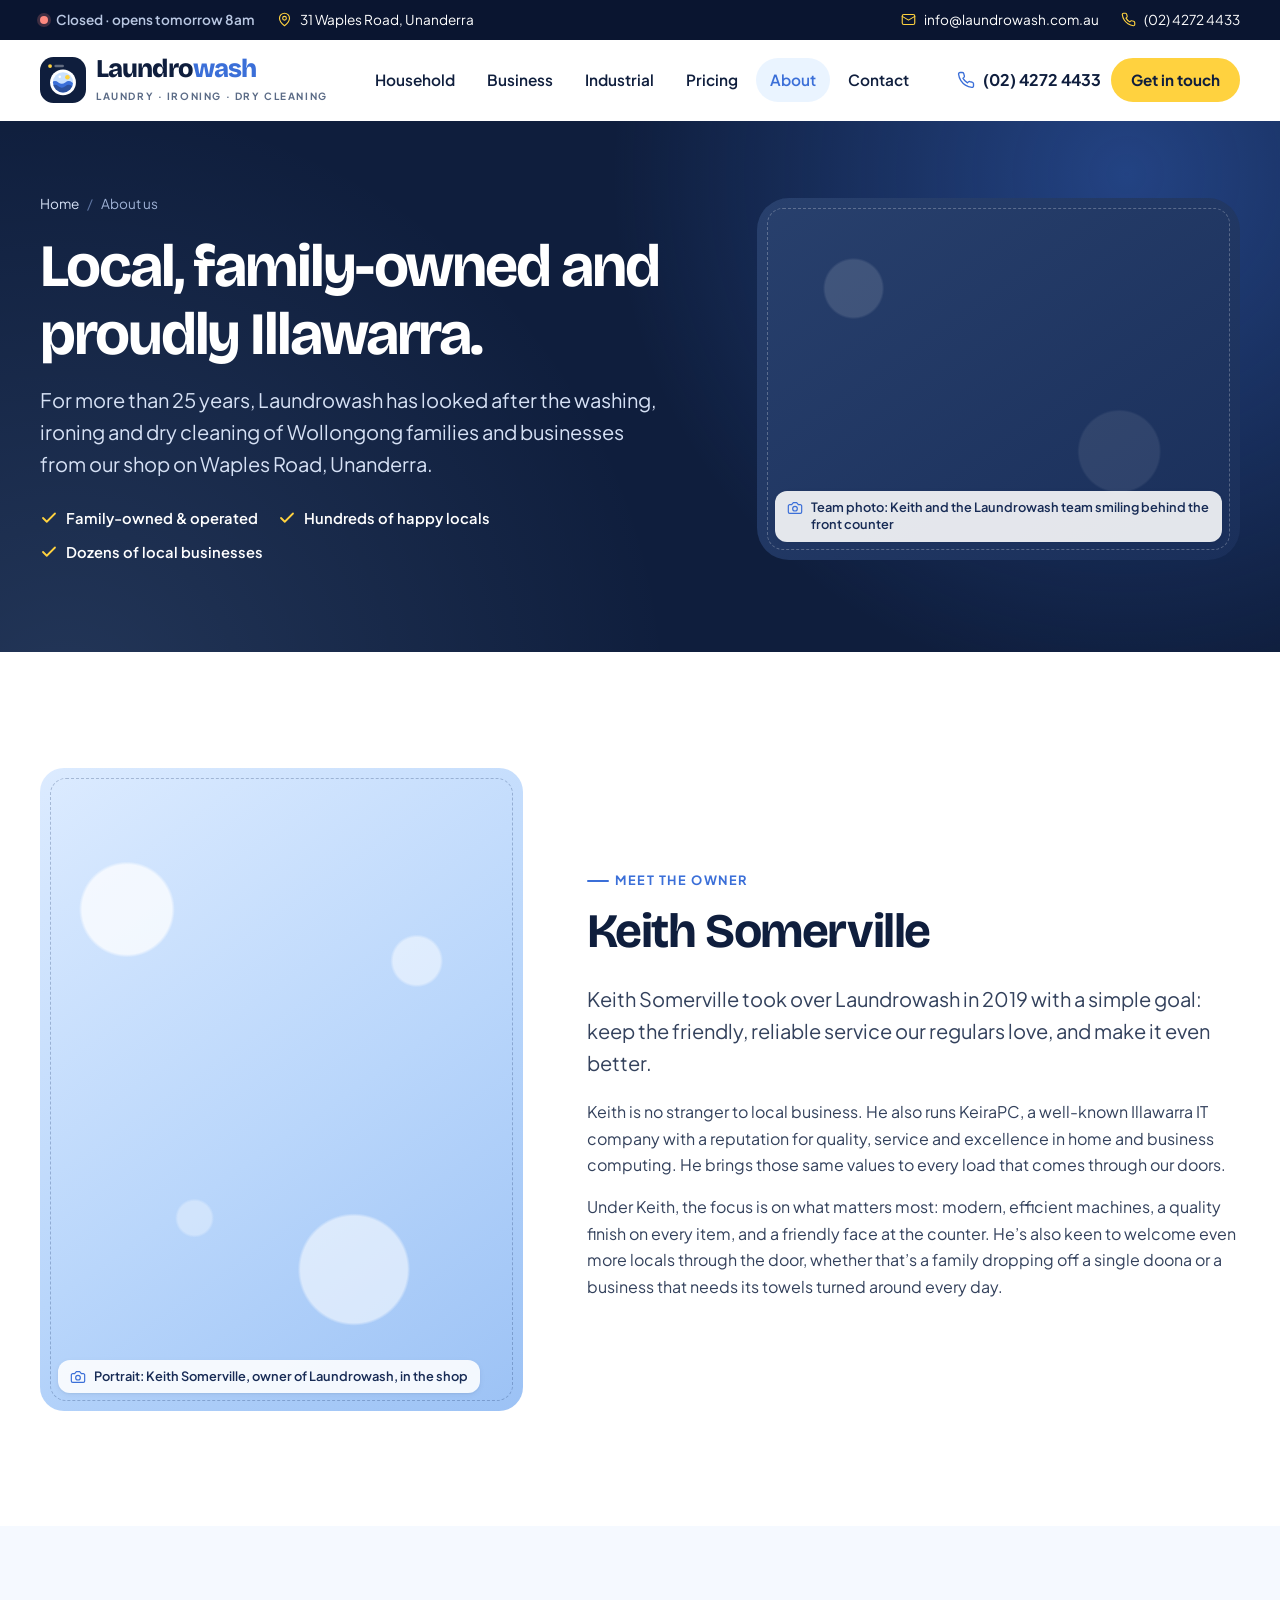
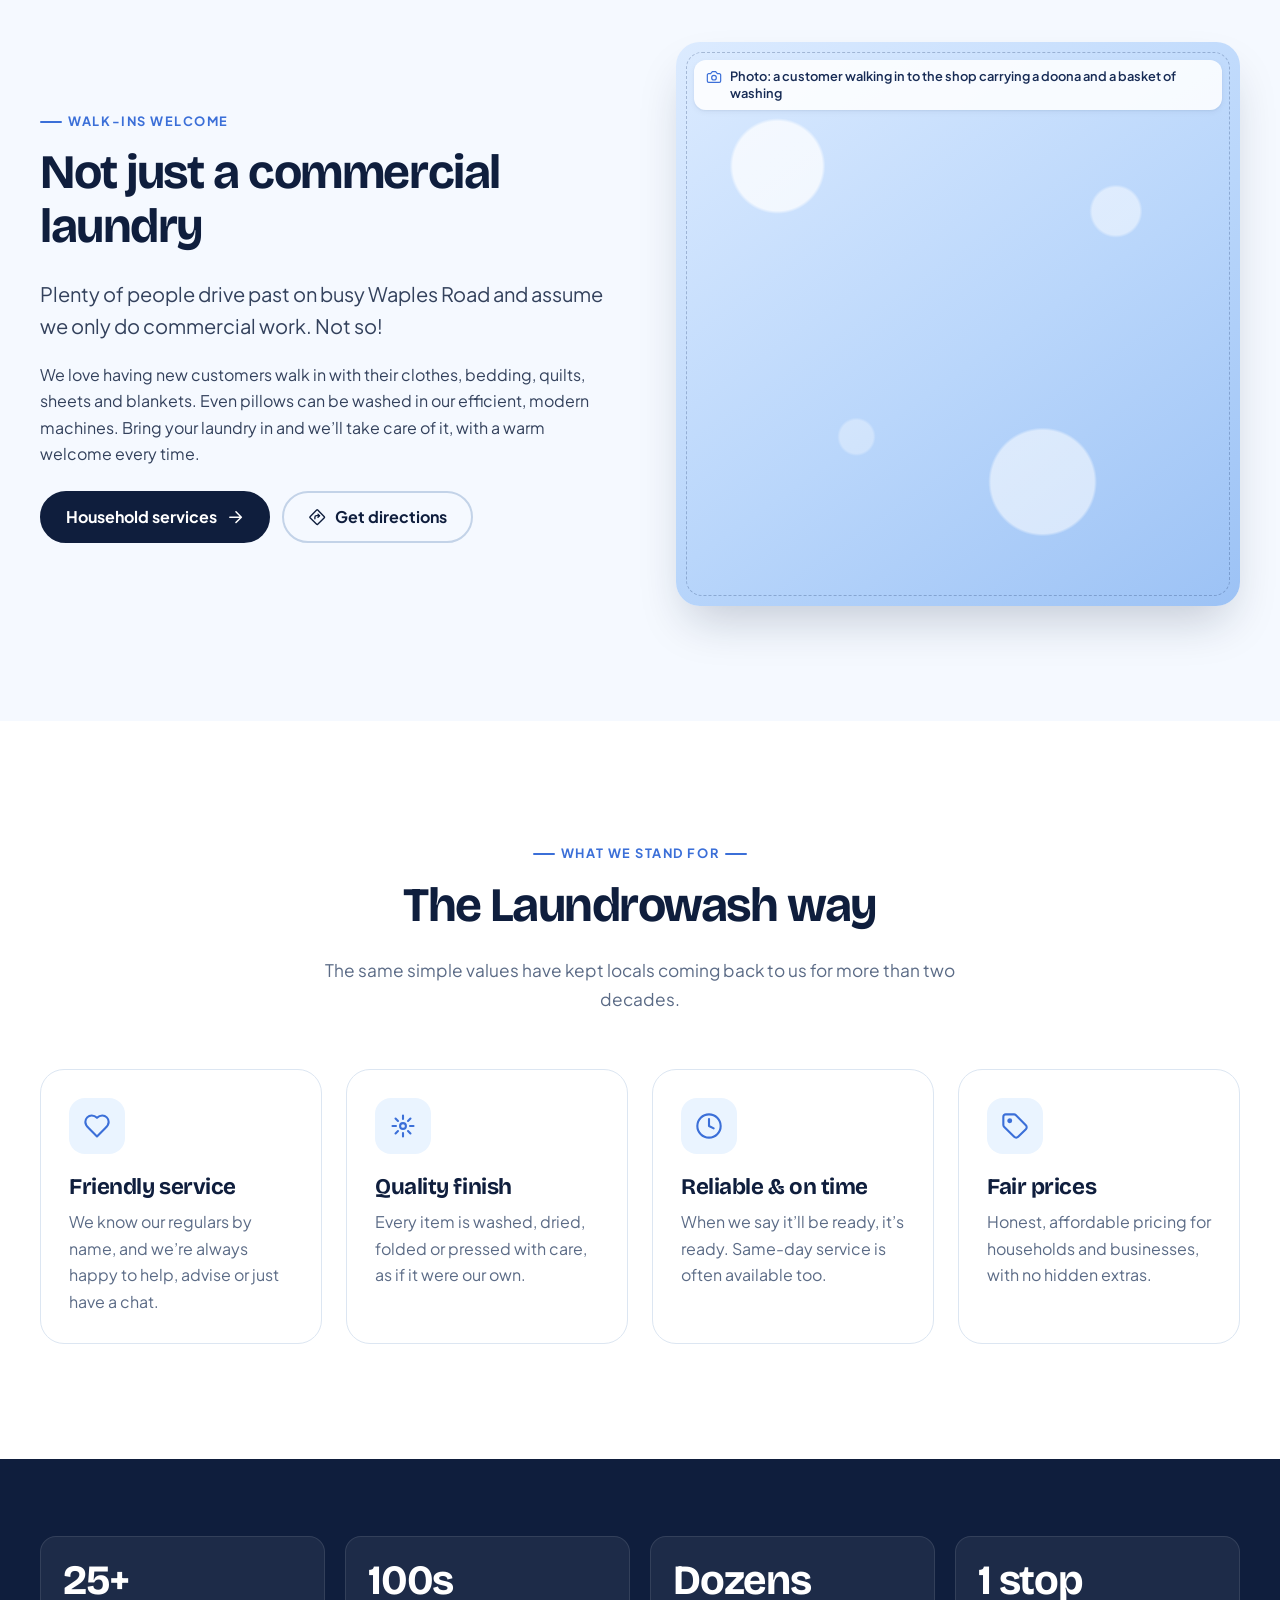
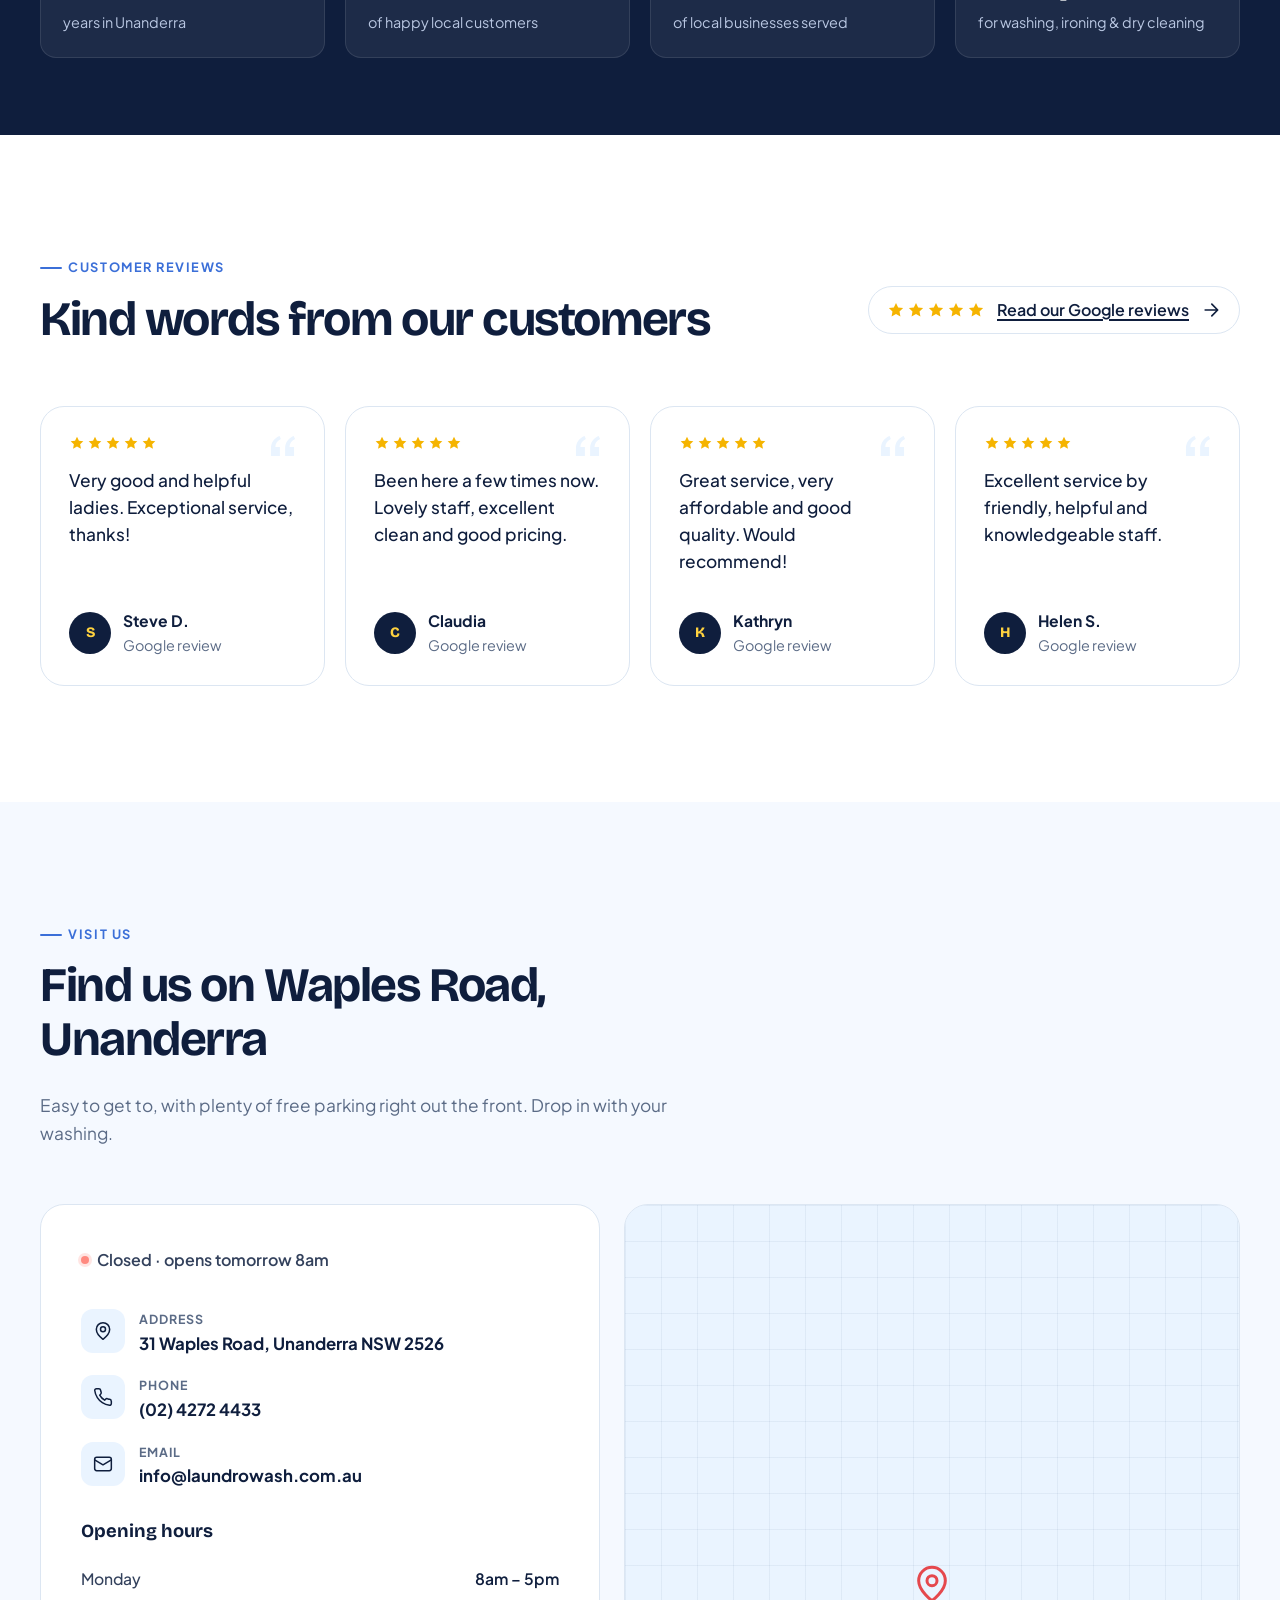
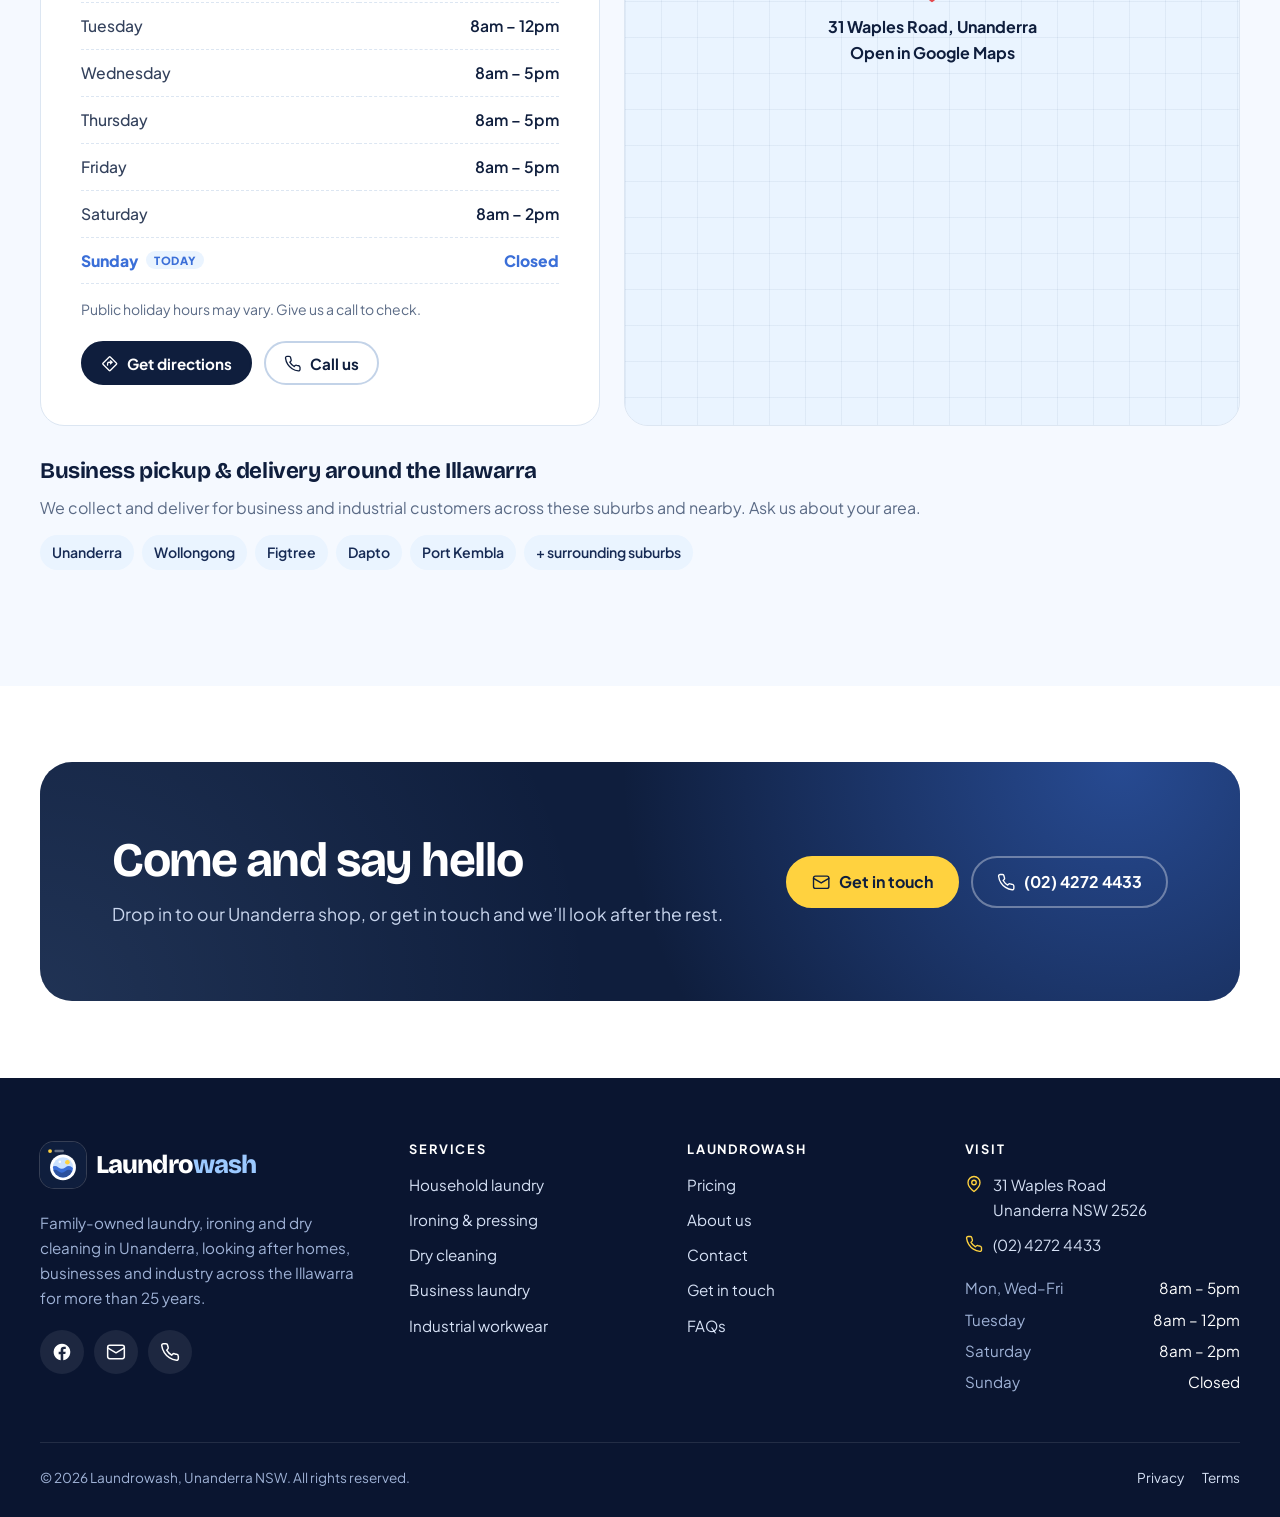
==== commit ecaacdb6: "Simplify website copy and focus pickup on business customers" ====
--- a/about-us/index.html
+++ b/about-us/index.html
@@ -30,7 +30,7 @@
   <link rel="stylesheet" href="/assets/css/styles.css">
   <script src="/assets/js/main.js" defer></script>
 
-  <script type="application/ld+json">{"@context":"https://schema.org","@type":"DryCleaningOrLaundry","@id":"https://www.laundrowash.com.au/#business","name":"Laundrowash","alternateName":"Laundrowash Laundrette Unanderra","description":"Family-owned laundry in Unanderra offering washing, drying, folding, ironing, dry cleaning, self-service machines and pickup & delivery for households, businesses and industry across Wollongong and the Illawarra.","url":"https://www.laundrowash.com.au/","telephone":"+61 2 4272 4433","email":"info@laundrowash.com.au","image":"https://www.laundrowash.com.au/assets/img/og-image.png","logo":"https://www.laundrowash.com.au/assets/img/apple-touch-icon.png","priceRange":"$$","address":{"@type":"PostalAddress","streetAddress":"31 Waples Road","addressLocality":"Unanderra","addressRegion":"NSW","postalCode":"2526","addressCountry":"AU"},"areaServed":[{"@type":"Place","name":"Unanderra"},{"@type":"Place","name":"Wollongong"},{"@type":"Place","name":"Figtree"},{"@type":"Place","name":"Dapto"},{"@type":"Place","name":"Port Kembla"},{"@type":"Place","name":"Illawarra"}],"openingHoursSpecification":[{"@type":"OpeningHoursSpecification","dayOfWeek":"Monday","opens":"08:00","closes":"17:00"},{"@type":"OpeningHoursSpecification","dayOfWeek":"Tuesday","opens":"08:00","closes":"12:00"},{"@type":"OpeningHoursSpecification","dayOfWeek":"Wednesday","opens":"08:00","closes":"17:00"},{"@type":"OpeningHoursSpecification","dayOfWeek":"Thursday","opens":"08:00","closes":"17:00"},{"@type":"OpeningHoursSpecification","dayOfWeek":"Friday","opens":"08:00","closes":"17:00"},{"@type":"OpeningHoursSpecification","dayOfWeek":"Saturday","opens":"08:00","closes":"14:00"}],"sameAs":["https://www.facebook.com/laundrowashlaundrette/"]}</script>
+  <script type="application/ld+json">{"@context":"https://schema.org","@type":"DryCleaningOrLaundry","@id":"https://www.laundrowash.com.au/#business","name":"Laundrowash","alternateName":"Laundrowash Laundrette Unanderra","description":"Family-owned laundry in Unanderra offering washing, drying, folding, ironing and dry cleaning for households, businesses and industry across the Illawarra, with pickup and delivery for business and industrial customers.","url":"https://www.laundrowash.com.au/","telephone":"+61 2 4272 4433","email":"info@laundrowash.com.au","image":"https://www.laundrowash.com.au/assets/img/og-image.png","logo":"https://www.laundrowash.com.au/assets/img/apple-touch-icon.png","priceRange":"$$","address":{"@type":"PostalAddress","streetAddress":"31 Waples Road","addressLocality":"Unanderra","addressRegion":"NSW","postalCode":"2526","addressCountry":"AU"},"areaServed":[{"@type":"Place","name":"Unanderra"},{"@type":"Place","name":"Wollongong"},{"@type":"Place","name":"Figtree"},{"@type":"Place","name":"Dapto"},{"@type":"Place","name":"Port Kembla"},{"@type":"Place","name":"Illawarra"}],"openingHoursSpecification":[{"@type":"OpeningHoursSpecification","dayOfWeek":"Monday","opens":"08:00","closes":"17:00"},{"@type":"OpeningHoursSpecification","dayOfWeek":"Tuesday","opens":"08:00","closes":"12:00"},{"@type":"OpeningHoursSpecification","dayOfWeek":"Wednesday","opens":"08:00","closes":"17:00"},{"@type":"OpeningHoursSpecification","dayOfWeek":"Thursday","opens":"08:00","closes":"17:00"},{"@type":"OpeningHoursSpecification","dayOfWeek":"Friday","opens":"08:00","closes":"17:00"},{"@type":"OpeningHoursSpecification","dayOfWeek":"Saturday","opens":"08:00","closes":"14:00"}],"sameAs":["https://www.facebook.com/laundrowashlaundrette/"]}</script>
   <script type="application/ld+json">{"@context":"https://schema.org","@type":"BreadcrumbList","itemListElement":[{"@type":"ListItem","position":1,"name":"Home","item":"https://www.laundrowash.com.au/"},{"@type":"ListItem","position":2,"name":"About us","item":"https://www.laundrowash.com.au/about-us/"}]}</script>
 </head>
 <body>
@@ -67,7 +67,7 @@
     </nav>
     <div class="header-actions">
       <a class="header-phone" href="tel:+61242724433"><svg class="icon" aria-hidden="true"><use href="/assets/img/icons.svg#i-phone"></use></svg>(02) 4272 4433</a>
-      <a class="btn btn--sun btn--sm header-cta" href="/contact/#book">Book a pickup</a>
+      <a class="btn btn--sun btn--sm header-cta" href="/contact/#book">Get in touch</a>
       <button class="menu-toggle" type="button" aria-expanded="false" aria-controls="mobile-menu">
         <svg class="icon icon-menu" aria-hidden="true"><use href="/assets/img/icons.svg#i-menu"></use></svg><svg class="icon icon-close" aria-hidden="true"><use href="/assets/img/icons.svg#i-close"></use></svg><span class="menu-toggle__label">Menu</span>
       </button>
@@ -88,7 +88,7 @@
     </ul>
   </nav>
   <div class="mobile-menu__cta">
-    <a class="btn btn--sun btn--block" href="/contact/#book"><svg class="icon" aria-hidden="true"><use href="/assets/img/icons.svg#i-truck"></use></svg> Book a pickup</a>
+    <a class="btn btn--sun btn--block" href="/contact/#book"><svg class="icon" aria-hidden="true"><use href="/assets/img/icons.svg#i-mail"></use></svg> Get in touch</a>
     <a class="btn btn--ghost btn--block" href="tel:+61242724433"><svg class="icon" aria-hidden="true"><use href="/assets/img/icons.svg#i-phone"></use></svg> Call (02) 4272 4433</a>
   </div>
   <div class="mobile-menu__info">
@@ -139,7 +139,7 @@
       <p class="eyebrow">Walk-ins welcome</p>
       <h2 id="secret-title">Not just a commercial laundry</h2>
       <p class="lead">Plenty of people drive past on busy Waples Road and assume we only do commercial work. Not so!</p>
-      <p>We love having new customers walk in with their clothes, bedding, quilts, sheets and blankets. Even pillows can be washed in our efficient, modern machines. Whether you want it done for you or prefer to use our self-service machines, you&rsquo;ll get the same warm welcome.</p>
+      <p>We love having new customers walk in with their clothes, bedding, quilts, sheets and blankets. Even pillows can be washed in our efficient, modern machines. Bring your laundry in and we&rsquo;ll take care of it, with a warm welcome every time.</p>
       <div class="btn-row" style="margin-top:24px">
         <a class="btn" href="/domestic/">Household services <svg class="icon" aria-hidden="true"><use href="/assets/img/icons.svg#i-arrow"></use></svg></a>
         <a class="btn btn--ghost" href="https://www.google.com/maps/dir/?api=1&destination=Laundrowash%2C%2031%20Waples%20Road%2C%20Unanderra%20NSW%202526" target="_blank" rel="noopener"><svg class="icon" aria-hidden="true"><use href="/assets/img/icons.svg#i-directions"></use></svg> Get directions</a>
@@ -170,7 +170,7 @@
       <li class="stat reveal"><strong>25+</strong><span>years in Unanderra</span></li>
       <li class="stat reveal reveal-d1"><strong>100s</strong><span>of happy local customers</span></li>
       <li class="stat reveal reveal-d2"><strong>Dozens</strong><span>of local businesses served</span></li>
-      <li class="stat reveal reveal-d3"><strong>3</strong><span>ways to do laundry: drop-off, DIY or pickup</span></li>
+      <li class="stat reveal reveal-d3"><strong>1 stop</strong><span>for washing, ironing &amp; dry cleaning</span></li>
     </ul>
   </div>
 </section>
@@ -218,7 +218,7 @@
     <div class="section-head">
       <p class="eyebrow">Visit us</p>
       <h2 id="visit-title">Find us on Waples Road, Unanderra</h2>
-      <p>Easy to get to, with plenty of free parking right out the front. Drop in with your washing or use our self-service machines.</p>
+      <p>Easy to get to, with plenty of free parking right out the front. Drop in with your washing.</p>
     </div>
     <div class="visit">
       <div class="visit__card reveal">
@@ -252,8 +252,8 @@
       </div>
     </div>
     <div style="margin-top:32px">
-      <h3>Pickup &amp; delivery around the Illawarra</h3>
-      <p class="muted" style="margin:0">We regularly collect and deliver across these suburbs and nearby. Not sure if we cover you? Just ask.</p>
+      <h3>Business pickup &amp; delivery around the Illawarra</h3>
+      <p class="muted" style="margin:0">We collect and deliver for business and industrial customers across these suburbs and nearby. Ask us about your area.</p>
       <ul class="suburbs"><li>Unanderra</li><li>Wollongong</li><li>Figtree</li><li>Dapto</li><li>Port Kembla</li><li>+ surrounding suburbs</li></ul>
     </div>
   </div>
@@ -267,7 +267,7 @@
         <p>Drop in to our Unanderra shop, or get in touch and we&rsquo;ll look after the rest.</p>
       </div>
       <div class="btn-row">
-        <a class="btn btn--sun" href="/contact/#book"><svg class="icon" aria-hidden="true"><use href="/assets/img/icons.svg#i-truck"></use></svg> Book a pickup</a>
+        <a class="btn btn--sun" href="/contact/#book"><svg class="icon" aria-hidden="true"><use href="/assets/img/icons.svg#i-mail"></use></svg> Get in touch</a>
         <a class="btn btn--outline-light" href="tel:+61242724433"><svg class="icon" aria-hidden="true"><use href="/assets/img/icons.svg#i-phone"></use></svg> (02) 4272 4433</a>
       </div>
     </div>
@@ -296,7 +296,6 @@
           <li><a href="/domestic/">Household laundry</a></li>
           <li><a href="/domestic/#ironing">Ironing &amp; pressing</a></li>
           <li><a href="/domestic/#dry-cleaning">Dry cleaning</a></li>
-          <li><a href="/domestic/#self-service">Self-service laundromat</a></li>
           <li><a href="/commercial/">Business laundry</a></li>
           <li><a href="/industrial/">Industrial workwear</a></li>
         </ul>
@@ -307,7 +306,7 @@
           <li><a href="/pricing/">Pricing</a></li>
           <li><a href="/about-us/">About us</a></li>
           <li><a href="/contact/">Contact</a></li>
-          <li><a href="/contact/#book">Book a pickup</a></li>
+          <li><a href="/contact/#book">Get in touch</a></li>
           <li><a href="/#faq">FAQs</a></li>
         </ul>
       </div>
@@ -338,7 +337,7 @@
 <nav class="action-bar" aria-label="Quick actions">
   <a href="tel:+61242724433"><svg class="icon" aria-hidden="true"><use href="/assets/img/icons.svg#i-phone"></use></svg>Call</a>
   <a href="https://www.google.com/maps/dir/?api=1&destination=Laundrowash%2C%2031%20Waples%20Road%2C%20Unanderra%20NSW%202526" target="_blank" rel="noopener"><svg class="icon" aria-hidden="true"><use href="/assets/img/icons.svg#i-directions"></use></svg>Directions</a>
-  <a class="action-bar__primary" href="/contact/#book"><svg class="icon" aria-hidden="true"><use href="/assets/img/icons.svg#i-truck"></use></svg>Book a pickup</a>
+  <a class="action-bar__primary" href="/contact/#book"><svg class="icon" aria-hidden="true"><use href="/assets/img/icons.svg#i-mail"></use></svg>Get in touch</a>
 </nav>
 </body>
 </html>
